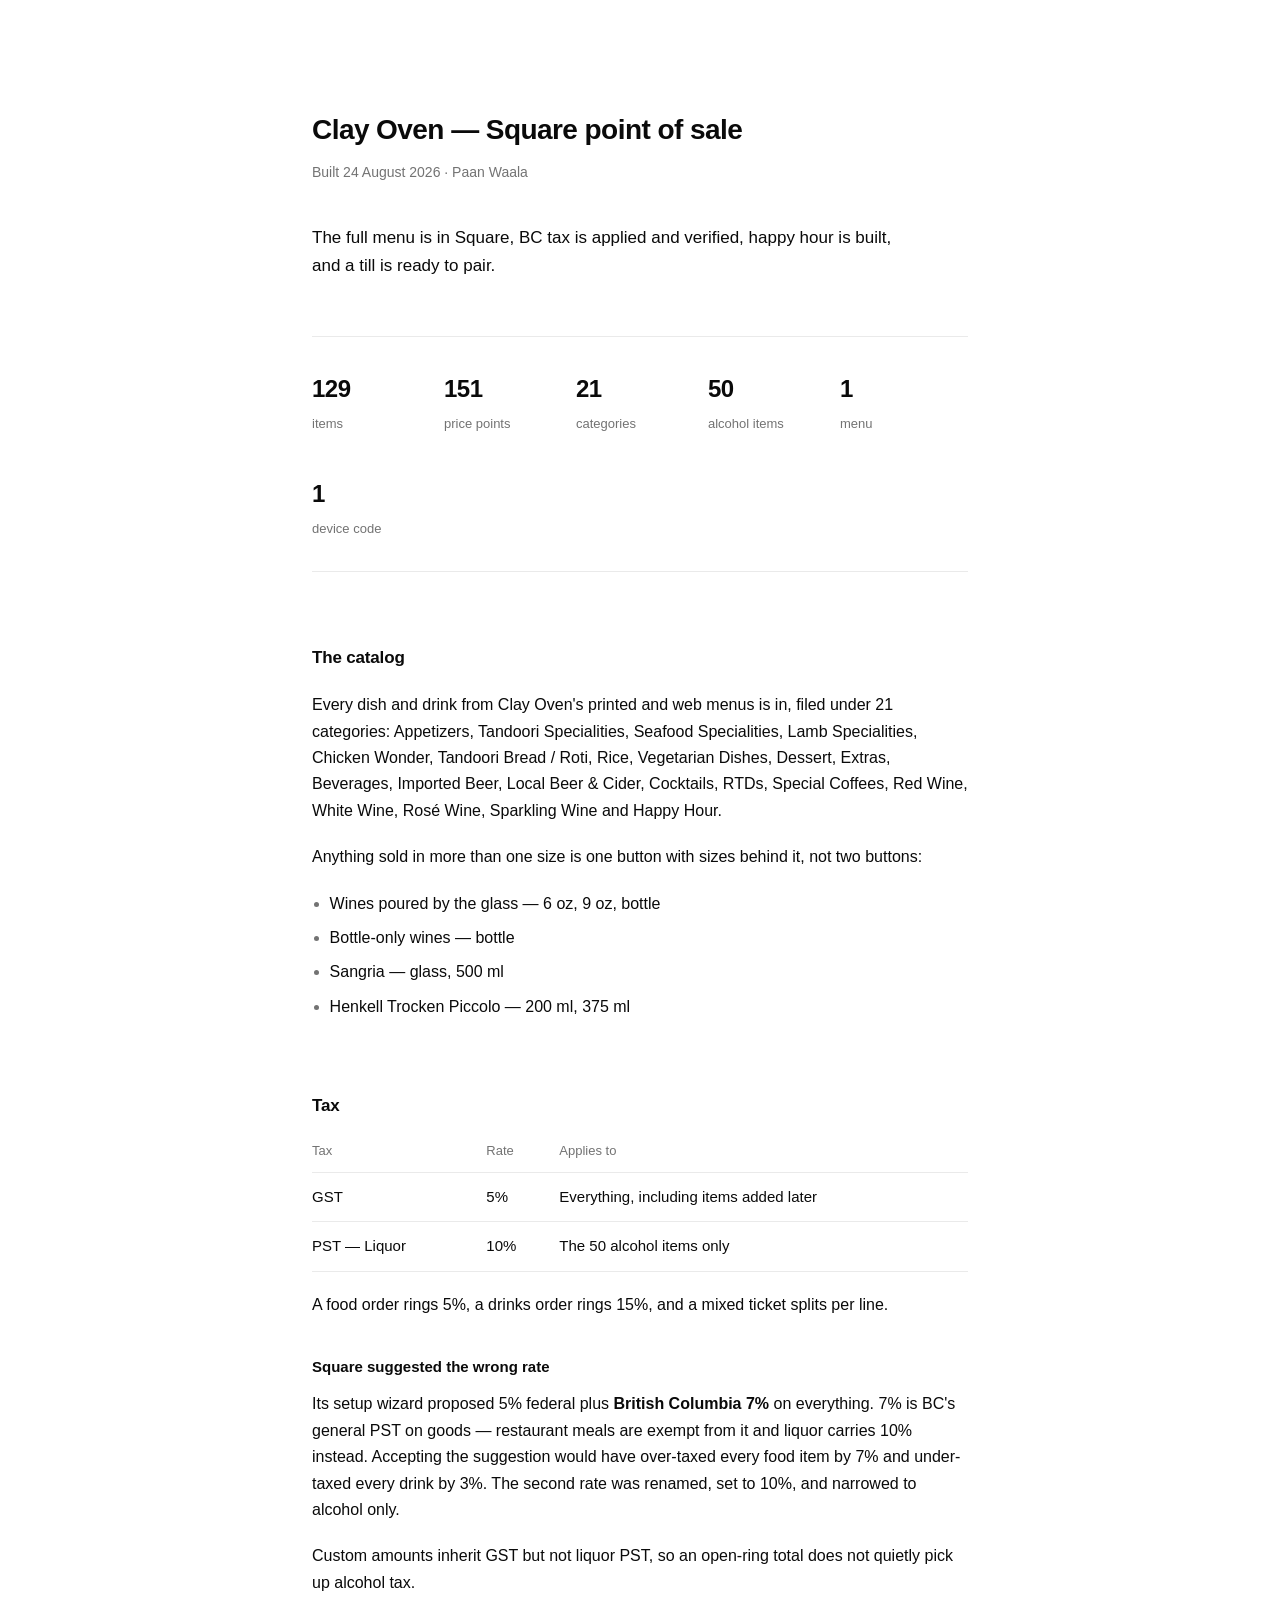
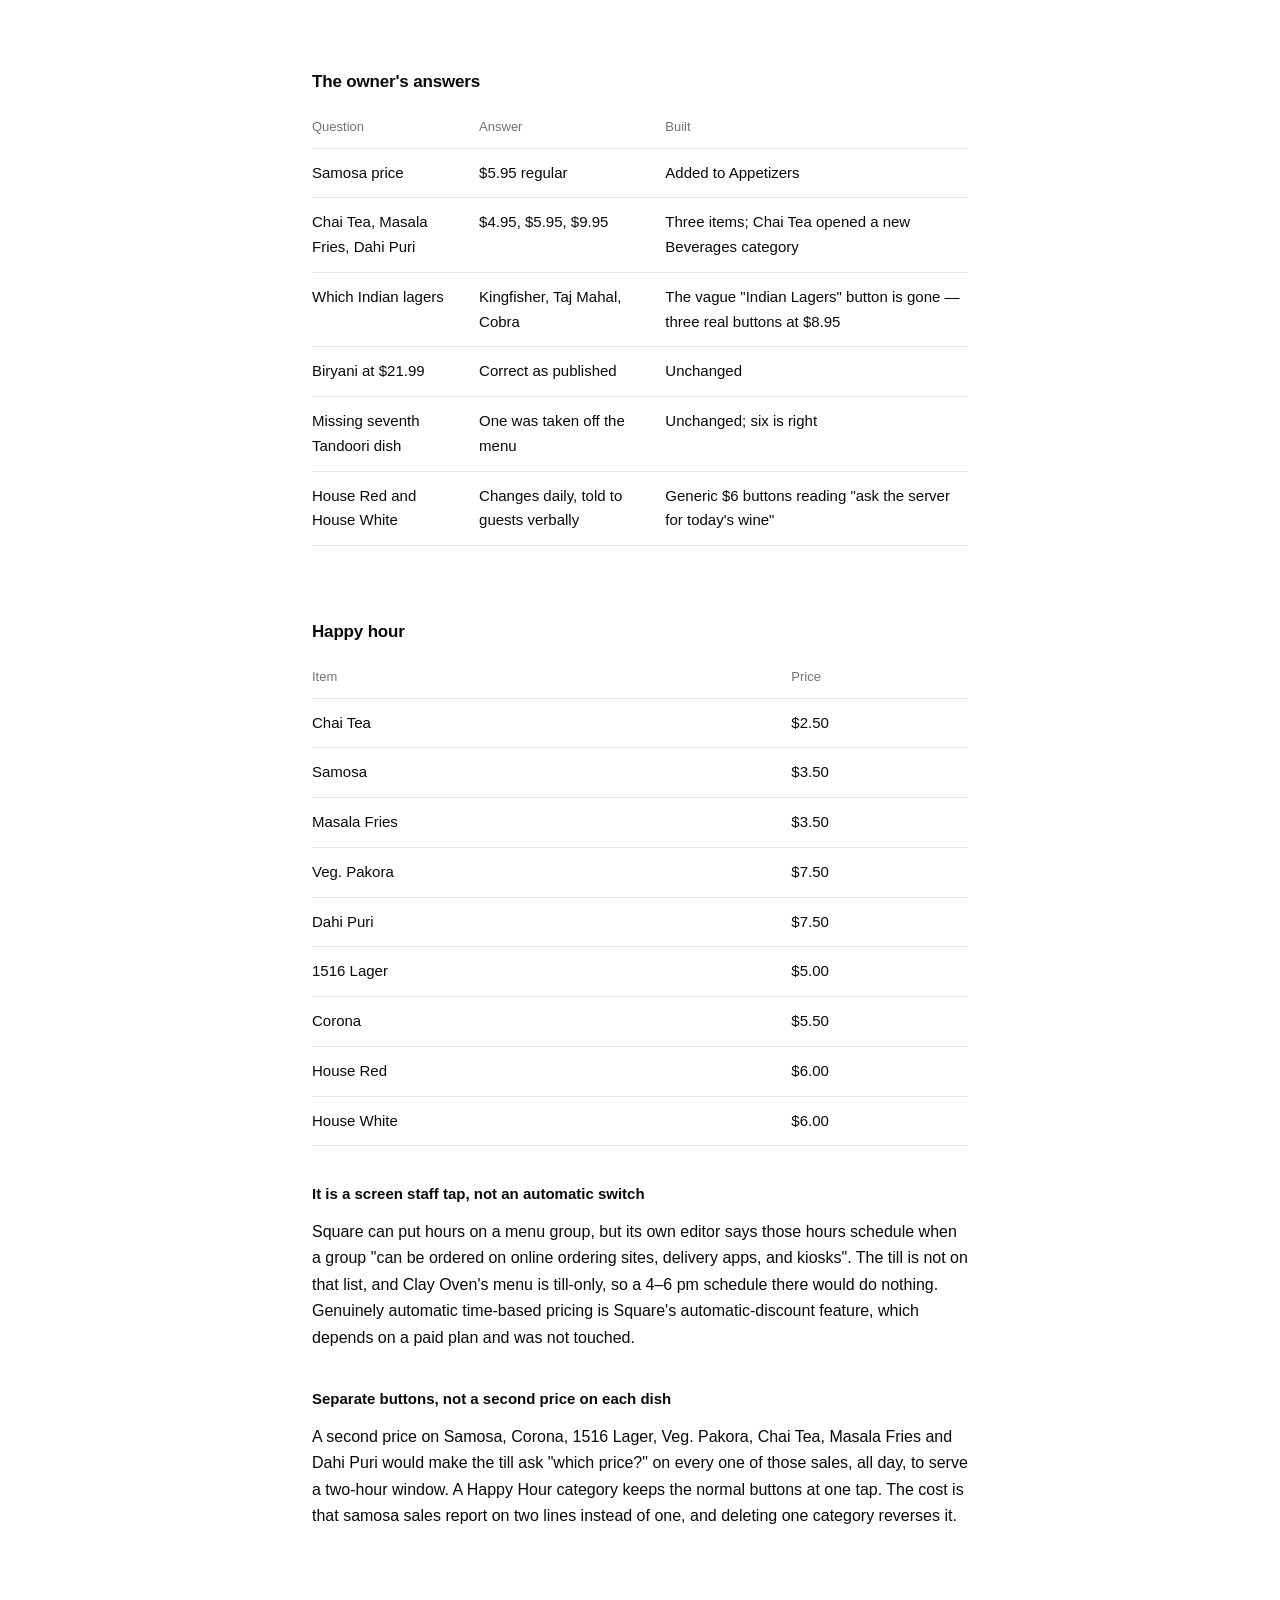
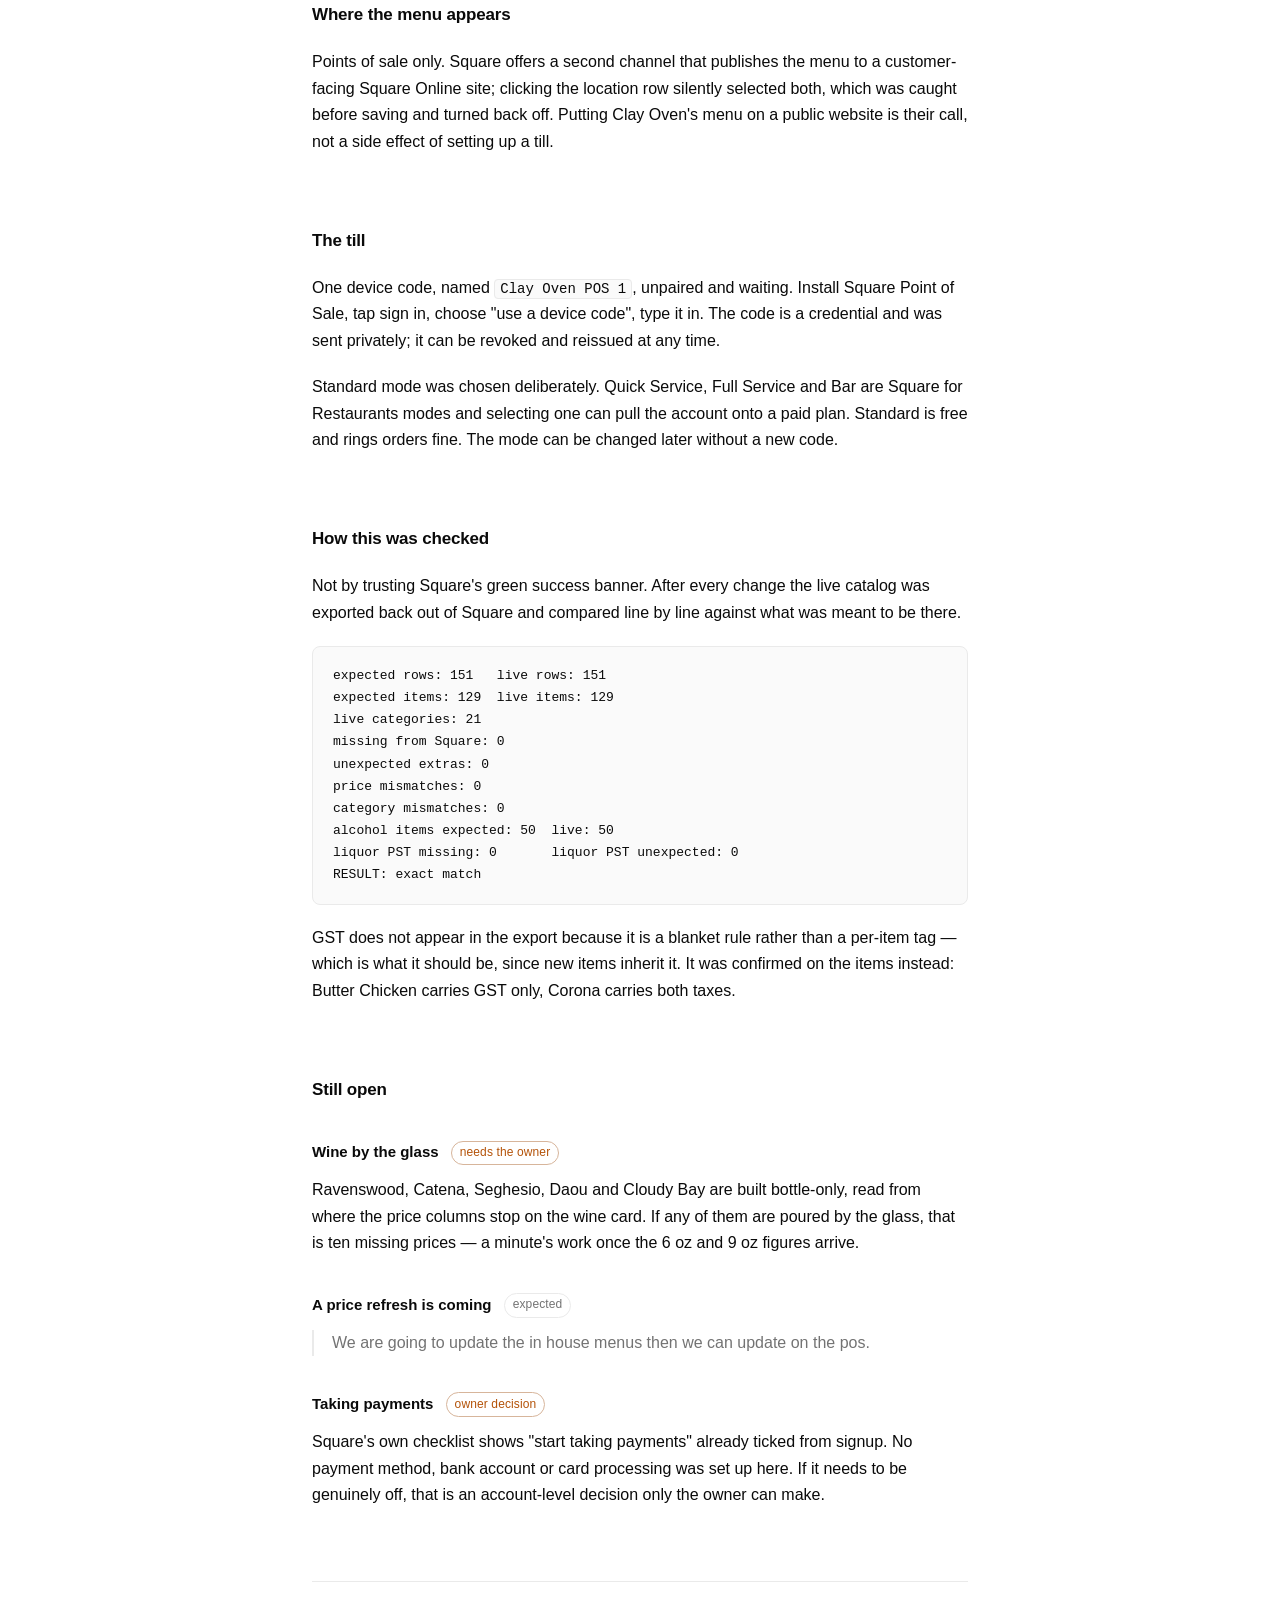
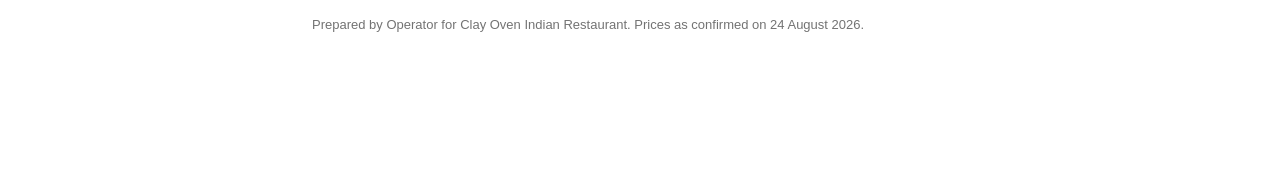
==== index.html @ 37c25a66 "Clay Oven Square setup report" ====
<!doctype html>
<html lang="en">
<head>
<meta charset="utf-8">
<meta name="viewport" content="width=device-width, initial-scale=1">
<meta name="robots" content="noindex, nofollow">
<title>Clay Oven — Square setup</title>
<style>
  :root {
    --bg: #ffffff;
    --fg: #0a0a0a;
    --muted: #737373;
    --line: #eaeaea;
    --soft: #fafafa;
    --accent: #b45309;
    --ok: #15803d;
  }
  @media (prefers-color-scheme: dark) {
    :root {
      --bg: #0a0a0a;
      --fg: #ededed;
      --muted: #8f8f8f;
      --line: #1f1f1f;
      --soft: #111111;
      --accent: #f5b567;
      --ok: #4ade80;
    }
  }
  * { box-sizing: border-box; }
  html { -webkit-text-size-adjust: 100%; }
  body {
    margin: 0;
    background: var(--bg);
    color: var(--fg);
    font: 16px/1.65 ui-sans-serif, -apple-system, "Segoe UI", Roboto, Helvetica, Arial, sans-serif;
    font-feature-settings: "kern";
    -webkit-font-smoothing: antialiased;
  }
  main {
    max-width: 44rem;
    margin: 0 auto;
    padding: 7rem 1.5rem 9rem;
  }
  h1 {
    font-size: 1.75rem;
    line-height: 1.25;
    letter-spacing: -0.02em;
    font-weight: 600;
    margin: 0;
  }
  h2 {
    font-size: 1.0625rem;
    letter-spacing: -0.01em;
    font-weight: 600;
    margin: 4.5rem 0 1.25rem;
  }
  h3 {
    font-size: 0.9375rem;
    font-weight: 600;
    margin: 2.25rem 0 0.75rem;
  }
  p { margin: 0 0 1.25rem; }
  a { color: inherit; text-decoration: none; border-bottom: 1px solid var(--line); }
  a:hover { border-color: var(--muted); }
  .meta {
    color: var(--muted);
    font-size: 0.875rem;
    margin: 0.875rem 0 0;
  }
  .lede {
    font-size: 1.0625rem;
    margin: 2.5rem 0 0;
    max-width: 38rem;
  }
  .figures {
    display: flex;
    flex-wrap: wrap;
    gap: 2.5rem 3.25rem;
    margin: 3.5rem 0 0;
    padding: 2rem 0;
    border-top: 1px solid var(--line);
    border-bottom: 1px solid var(--line);
  }
  .figures div { min-width: 5rem; }
  .figures b {
    display: block;
    font-size: 1.5rem;
    font-weight: 600;
    letter-spacing: -0.02em;
    font-variant-numeric: tabular-nums;
  }
  .figures span {
    display: block;
    color: var(--muted);
    font-size: 0.8125rem;
    margin-top: 0.25rem;
  }
  table {
    width: 100%;
    border-collapse: collapse;
    font-size: 0.9375rem;
    margin: 0 0 1.25rem;
  }
  th {
    text-align: left;
    font-weight: 500;
    color: var(--muted);
    font-size: 0.8125rem;
    padding: 0 1rem 0.625rem 0;
    border-bottom: 1px solid var(--line);
  }
  td {
    padding: 0.75rem 1rem 0.75rem 0;
    border-bottom: 1px solid var(--line);
    vertical-align: top;
  }
  th:last-child, td:last-child { padding-right: 0; }
  td.num {
    font-variant-numeric: tabular-nums;
    white-space: nowrap;
  }
  ul { margin: 0 0 1.25rem; padding-left: 1.1rem; }
  li { margin-bottom: 0.5rem; }
  li::marker { color: var(--muted); }
  code {
    font-family: ui-monospace, SFMono-Regular, Menlo, Consolas, monospace;
    font-size: 0.875em;
    background: var(--soft);
    border: 1px solid var(--line);
    border-radius: 4px;
    padding: 0.1em 0.35em;
  }
  pre {
    background: var(--soft);
    border: 1px solid var(--line);
    border-radius: 8px;
    padding: 1.125rem 1.25rem;
    overflow-x: auto;
    font-family: ui-monospace, SFMono-Regular, Menlo, Consolas, monospace;
    font-size: 0.8125rem;
    line-height: 1.7;
    margin: 0 0 1.25rem;
  }
  pre code { background: none; border: 0; padding: 0; font-size: inherit; }
  blockquote {
    margin: 0 0 1.25rem;
    padding-left: 1.125rem;
    border-left: 2px solid var(--line);
    color: var(--muted);
  }
  .tag {
    display: inline-block;
    font-size: 0.75rem;
    letter-spacing: 0.01em;
    padding: 0.1rem 0.5rem;
    border-radius: 999px;
    border: 1px solid var(--line);
    color: var(--muted);
    vertical-align: 0.1em;
    margin-left: 0.5rem;
    font-weight: 500;
  }
  .tag.open { color: var(--accent); border-color: color-mix(in srgb, var(--accent) 35%, var(--line)); }
  .tag.done { color: var(--ok); border-color: color-mix(in srgb, var(--ok) 30%, var(--line)); }
  hr {
    border: 0;
    border-top: 1px solid var(--line);
    margin: 4.5rem 0 0;
  }
  footer {
    color: var(--muted);
    font-size: 0.8125rem;
    margin-top: 2rem;
  }
  @media (max-width: 640px) {
    main { padding: 4rem 1.25rem 6rem; }
    .figures { gap: 1.75rem 2.5rem; }
  }
</style>
</head>
<body>
<main>

  <h1>Clay Oven — Square point of sale</h1>
  <p class="meta">Built 24 August 2026 · Paan Waala</p>

  <p class="lede">The full menu is in Square, BC tax is applied and verified, happy hour is built, and a till is ready to pair.</p>

  <div class="figures">
    <div><b>129</b><span>items</span></div>
    <div><b>151</b><span>price points</span></div>
    <div><b>21</b><span>categories</span></div>
    <div><b>50</b><span>alcohol items</span></div>
    <div><b>1</b><span>menu</span></div>
    <div><b>1</b><span>device code</span></div>
  </div>

  <h2>The catalog</h2>

  <p>Every dish and drink from Clay Oven's printed and web menus is in, filed under 21 categories: Appetizers, Tandoori Specialities, Seafood Specialities, Lamb Specialities, Chicken Wonder, Tandoori Bread / Roti, Rice, Vegetarian Dishes, Dessert, Extras, Beverages, Imported Beer, Local Beer &amp; Cider, Cocktails, RTDs, Special Coffees, Red Wine, White Wine, Rosé Wine, Sparkling Wine and Happy Hour.</p>

  <p>Anything sold in more than one size is one button with sizes behind it, not two buttons:</p>

  <ul>
    <li>Wines poured by the glass — 6&nbsp;oz, 9&nbsp;oz, bottle</li>
    <li>Bottle-only wines — bottle</li>
    <li>Sangria — glass, 500&nbsp;ml</li>
    <li>Henkell Trocken Piccolo — 200&nbsp;ml, 375&nbsp;ml</li>
  </ul>

  <h2>Tax</h2>

  <table>
    <thead><tr><th>Tax</th><th>Rate</th><th>Applies to</th></tr></thead>
    <tbody>
      <tr><td>GST</td><td class="num">5%</td><td>Everything, including items added later</td></tr>
      <tr><td>PST — Liquor</td><td class="num">10%</td><td>The 50 alcohol items only</td></tr>
    </tbody>
  </table>

  <p>A food order rings 5%, a drinks order rings 15%, and a mixed ticket splits per line.</p>

  <h3>Square suggested the wrong rate</h3>

  <p>Its setup wizard proposed 5% federal plus <b>British Columbia 7%</b> on everything. 7% is BC's general PST on goods — restaurant meals are exempt from it and liquor carries 10% instead. Accepting the suggestion would have over-taxed every food item by 7% and under-taxed every drink by 3%. The second rate was renamed, set to 10%, and narrowed to alcohol only.</p>

  <p>Custom amounts inherit GST but not liquor PST, so an open-ring total does not quietly pick up alcohol tax.</p>

  <h2>The owner's answers</h2>

  <table>
    <thead><tr><th>Question</th><th>Answer</th><th>Built</th></tr></thead>
    <tbody>
      <tr><td>Samosa price</td><td>$5.95 regular</td><td>Added to Appetizers</td></tr>
      <tr><td>Chai Tea, Masala Fries, Dahi Puri</td><td>$4.95, $5.95, $9.95</td><td>Three items; Chai Tea opened a new Beverages category</td></tr>
      <tr><td>Which Indian lagers</td><td>Kingfisher, Taj Mahal, Cobra</td><td>The vague "Indian Lagers" button is gone — three real buttons at $8.95</td></tr>
      <tr><td>Biryani at $21.99</td><td>Correct as published</td><td>Unchanged</td></tr>
      <tr><td>Missing seventh Tandoori dish</td><td>One was taken off the menu</td><td>Unchanged; six is right</td></tr>
      <tr><td>House Red and House White</td><td>Changes daily, told to guests verbally</td><td>Generic $6 buttons reading "ask the server for today's wine"</td></tr>
    </tbody>
  </table>

  <h2>Happy hour</h2>

  <table>
    <thead><tr><th>Item</th><th>Price</th></tr></thead>
    <tbody>
      <tr><td>Chai Tea</td><td class="num">$2.50</td></tr>
      <tr><td>Samosa</td><td class="num">$3.50</td></tr>
      <tr><td>Masala Fries</td><td class="num">$3.50</td></tr>
      <tr><td>Veg. Pakora</td><td class="num">$7.50</td></tr>
      <tr><td>Dahi Puri</td><td class="num">$7.50</td></tr>
      <tr><td>1516 Lager</td><td class="num">$5.00</td></tr>
      <tr><td>Corona</td><td class="num">$5.50</td></tr>
      <tr><td>House Red</td><td class="num">$6.00</td></tr>
      <tr><td>House White</td><td class="num">$6.00</td></tr>
    </tbody>
  </table>

  <h3>It is a screen staff tap, not an automatic switch</h3>

  <p>Square can put hours on a menu group, but its own editor says those hours schedule when a group "can be ordered on online ordering sites, delivery apps, and kiosks". The till is not on that list, and Clay Oven's menu is till-only, so a 4–6&nbsp;pm schedule there would do nothing. Genuinely automatic time-based pricing is Square's automatic-discount feature, which depends on a paid plan and was not touched.</p>

  <h3>Separate buttons, not a second price on each dish</h3>

  <p>A second price on Samosa, Corona, 1516 Lager, Veg. Pakora, Chai Tea, Masala Fries and Dahi Puri would make the till ask "which price?" on every one of those sales, all day, to serve a two-hour window. A Happy Hour category keeps the normal buttons at one tap. The cost is that samosa sales report on two lines instead of one, and deleting one category reverses it.</p>

  <h2>Where the menu appears</h2>

  <p>Points of sale only. Square offers a second channel that publishes the menu to a customer-facing Square Online site; clicking the location row silently selected both, which was caught before saving and turned back off. Putting Clay Oven's menu on a public website is their call, not a side effect of setting up a till.</p>

  <h2>The till</h2>

  <p>One device code, named <code>Clay Oven POS 1</code>, unpaired and waiting. Install Square Point of Sale, tap sign in, choose "use a device code", type it in. The code is a credential and was sent privately; it can be revoked and reissued at any time.</p>

  <p>Standard mode was chosen deliberately. Quick Service, Full Service and Bar are Square for Restaurants modes and selecting one can pull the account onto a paid plan. Standard is free and rings orders fine. The mode can be changed later without a new code.</p>

  <h2>How this was checked</h2>

  <p>Not by trusting Square's green success banner. After every change the live catalog was exported back out of Square and compared line by line against what was meant to be there.</p>

<pre><code>expected rows: 151   live rows: 151
expected items: 129  live items: 129
live categories: 21
missing from Square: 0
unexpected extras: 0
price mismatches: 0
category mismatches: 0
alcohol items expected: 50  live: 50
liquor PST missing: 0       liquor PST unexpected: 0
RESULT: exact match</code></pre>

  <p>GST does not appear in the export because it is a blanket rule rather than a per-item tag — which is what it should be, since new items inherit it. It was confirmed on the items instead: Butter Chicken carries GST only, Corona carries both taxes.</p>

  <h2>Still open</h2>

  <h3>Wine by the glass <span class="tag open">needs the owner</span></h3>

  <p>Ravenswood, Catena, Seghesio, Daou and Cloudy Bay are built bottle-only, read from where the price columns stop on the wine card. If any of them are poured by the glass, that is ten missing prices — a minute's work once the 6&nbsp;oz and 9&nbsp;oz figures arrive.</p>

  <h3>A price refresh is coming <span class="tag">expected</span></h3>

  <blockquote>We are going to update the in house menus then we can update on the pos.</blockquote>

  <h3>Taking payments <span class="tag open">owner decision</span></h3>

  <p>Square's own checklist shows "start taking payments" already ticked from signup. No payment method, bank account or card processing was set up here. If it needs to be genuinely off, that is an account-level decision only the owner can make.</p>

  <hr>
  <footer>Prepared by Operator for Clay Oven Indian Restaurant. Prices as confirmed on 24 August 2026.</footer>

</main>
</body>
</html>
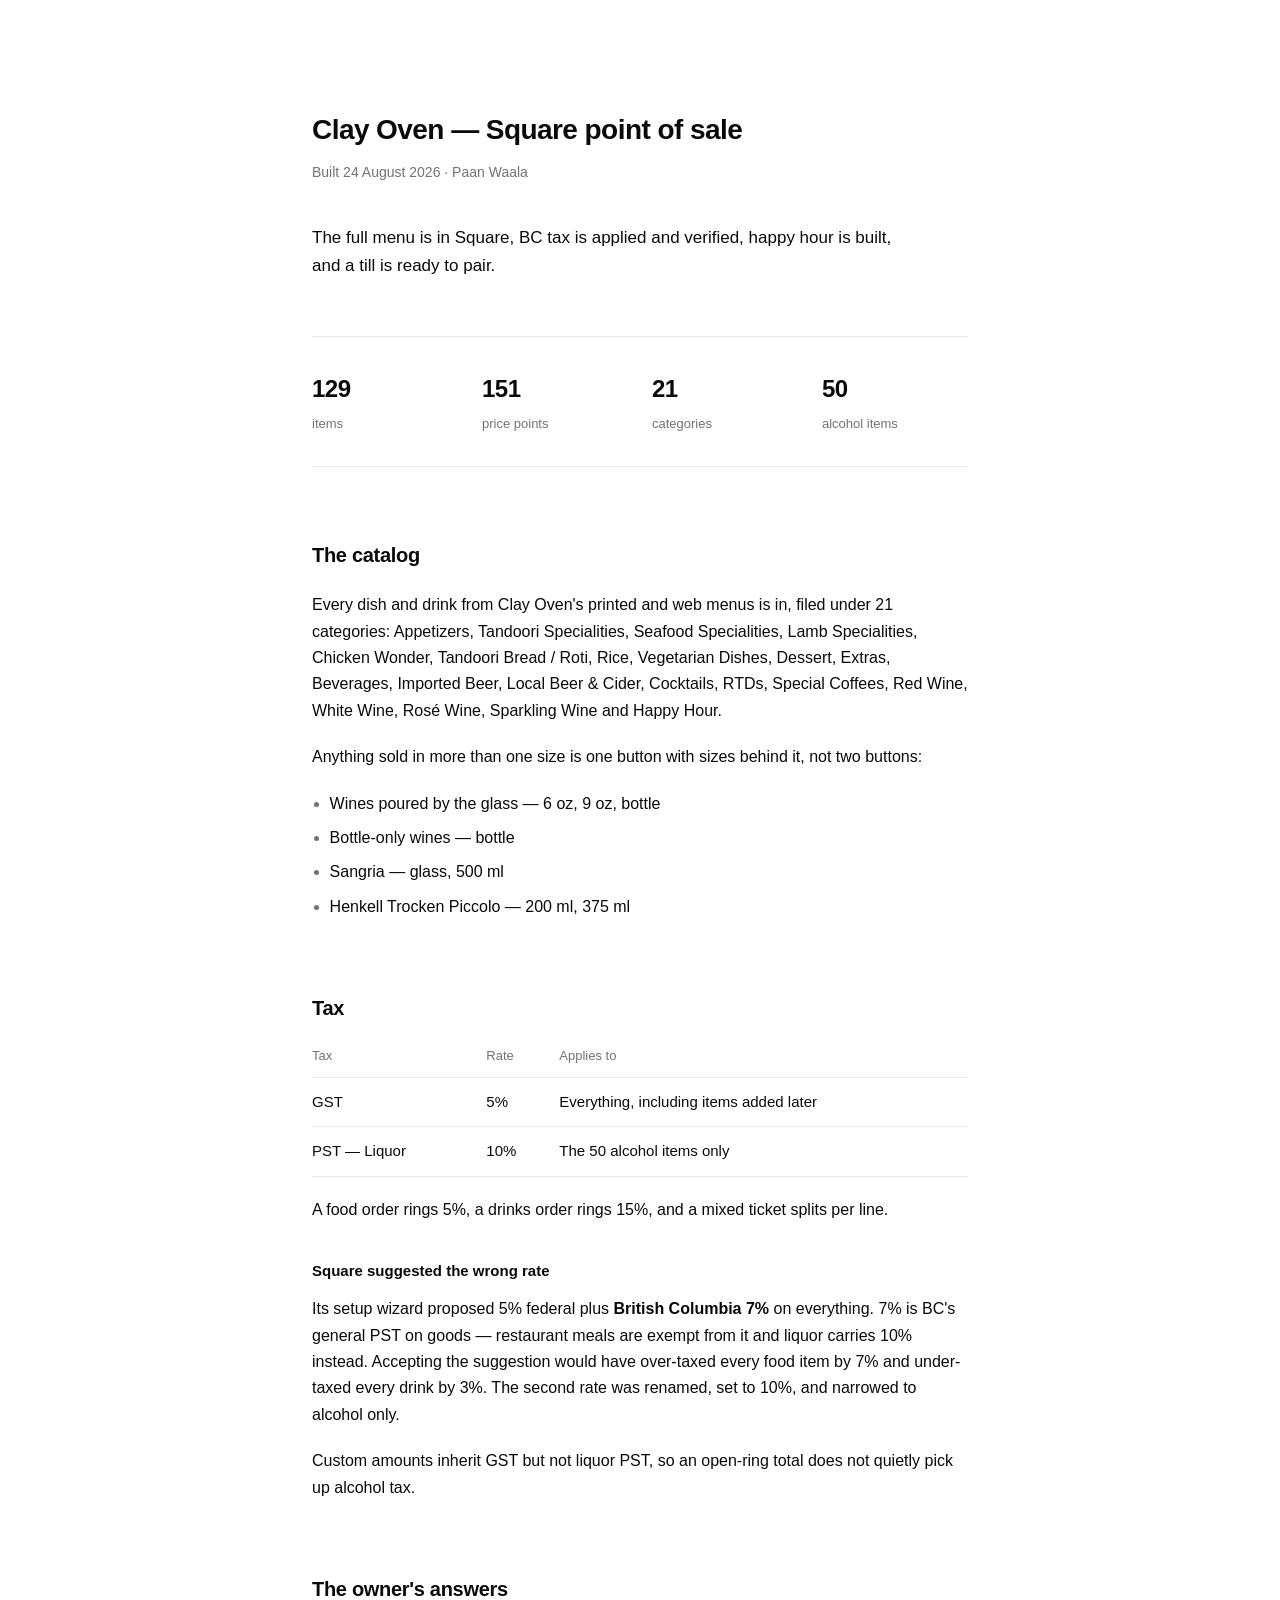
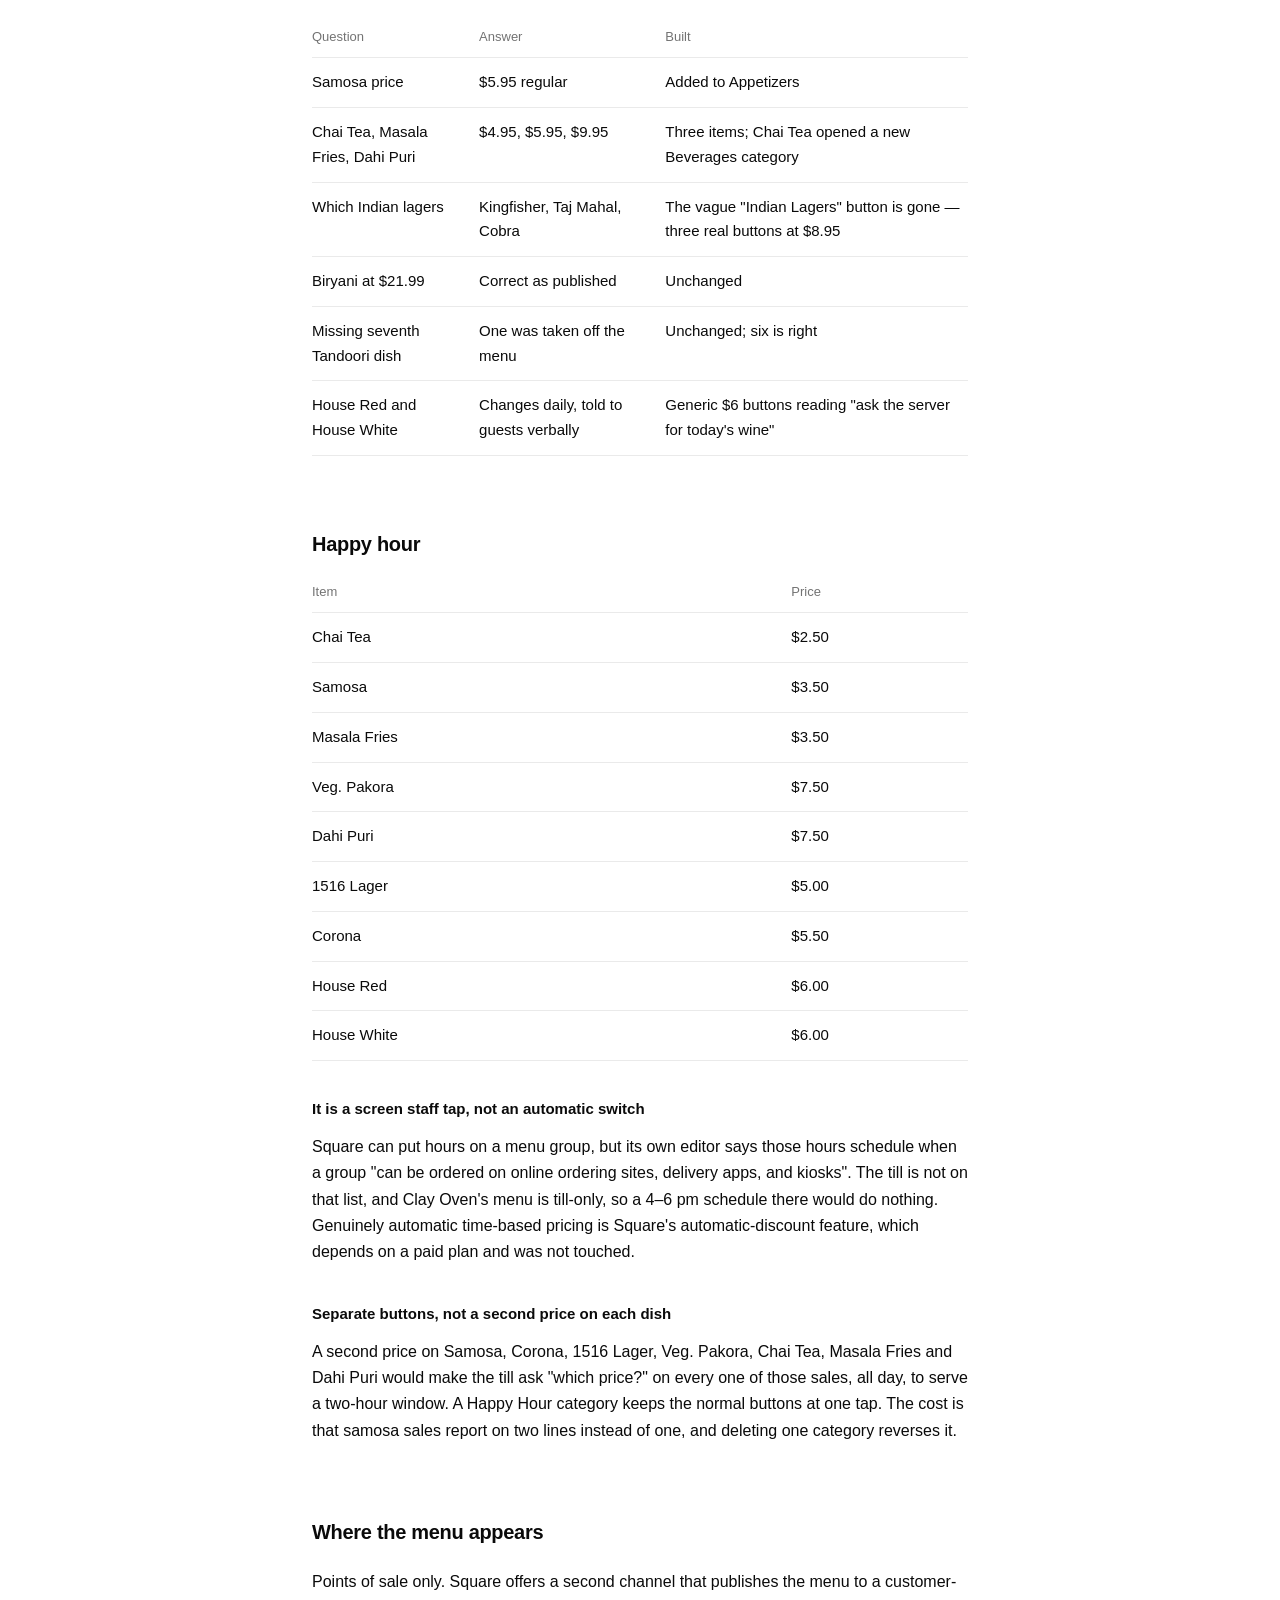
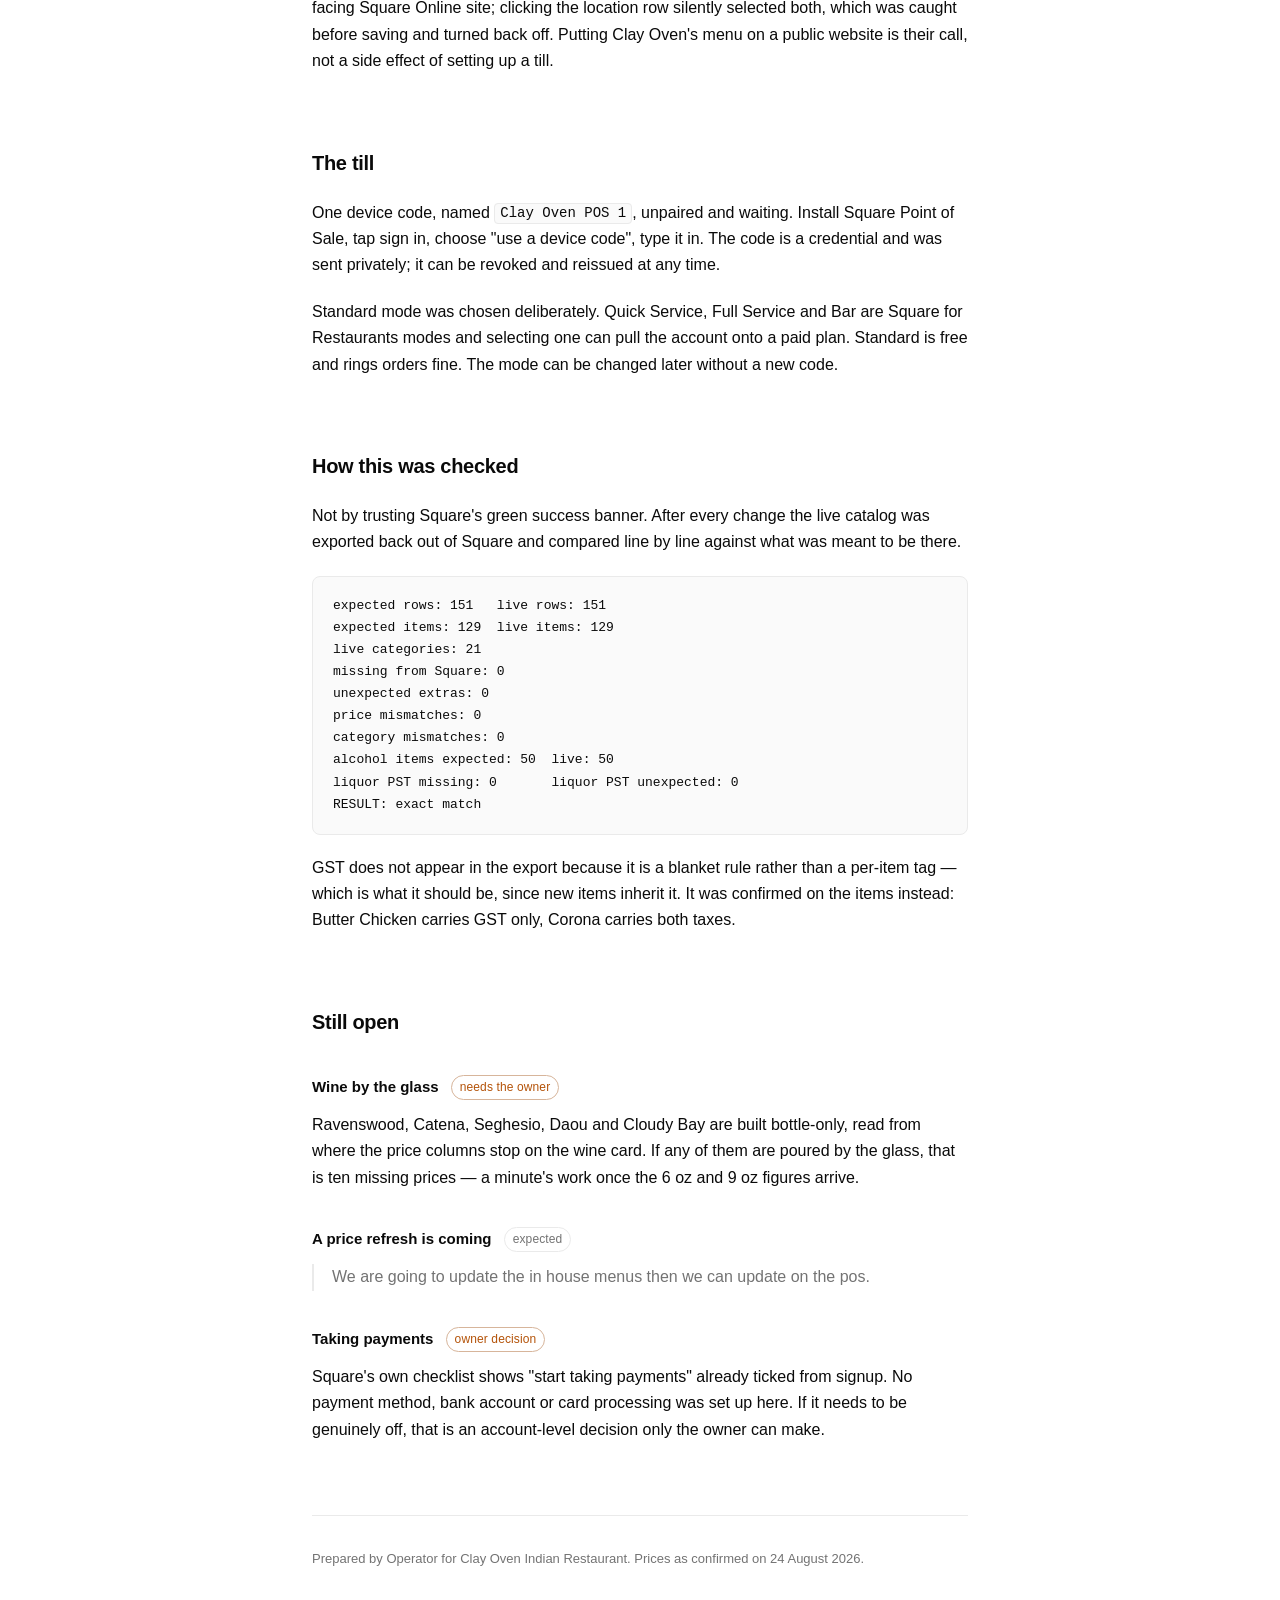
==== commit e64292fa: "Tighten figures row and heading scale" ====
--- a/index.html
+++ b/index.html
@@ -49,8 +49,8 @@
     margin: 0;
   }
   h2 {
-    font-size: 1.0625rem;
-    letter-spacing: -0.01em;
+    font-size: 1.25rem;
+    letter-spacing: -0.015em;
     font-weight: 600;
     margin: 4.5rem 0 1.25rem;
   }
@@ -73,15 +73,14 @@
     max-width: 38rem;
   }
   .figures {
-    display: flex;
-    flex-wrap: wrap;
-    gap: 2.5rem 3.25rem;
+    display: grid;
+    grid-template-columns: repeat(4, minmax(0, 1fr));
+    gap: 2rem 1.5rem;
     margin: 3.5rem 0 0;
     padding: 2rem 0;
     border-top: 1px solid var(--line);
     border-bottom: 1px solid var(--line);
   }
-  .figures div { min-width: 5rem; }
   .figures b {
     display: block;
     font-size: 1.5rem;
@@ -174,7 +173,7 @@
   }
   @media (max-width: 640px) {
     main { padding: 4rem 1.25rem 6rem; }
-    .figures { gap: 1.75rem 2.5rem; }
+    .figures { grid-template-columns: repeat(2, minmax(0, 1fr)); gap: 1.75rem 1.5rem; }
   }
 </style>
 </head>
@@ -191,8 +190,6 @@
     <div><b>151</b><span>price points</span></div>
     <div><b>21</b><span>categories</span></div>
     <div><b>50</b><span>alcohol items</span></div>
-    <div><b>1</b><span>menu</span></div>
-    <div><b>1</b><span>device code</span></div>
   </div>
 
   <h2>The catalog</h2>
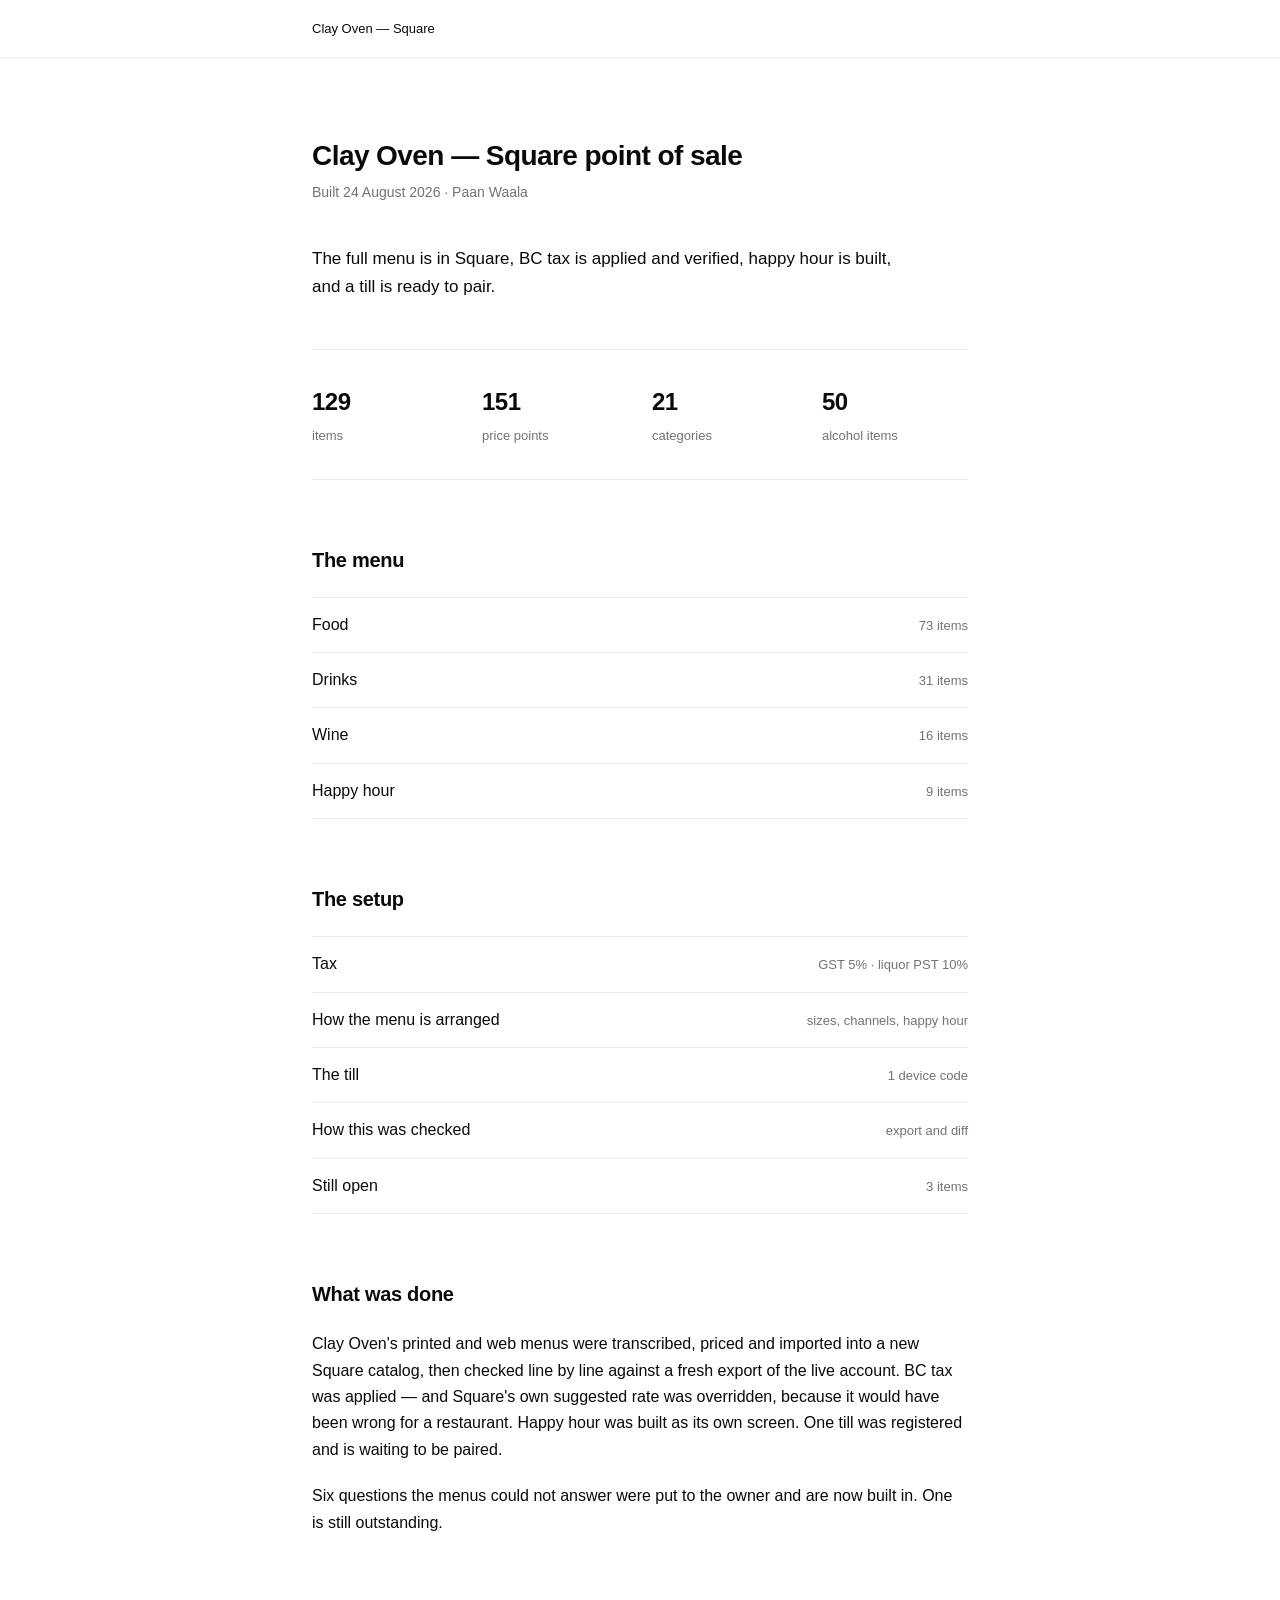
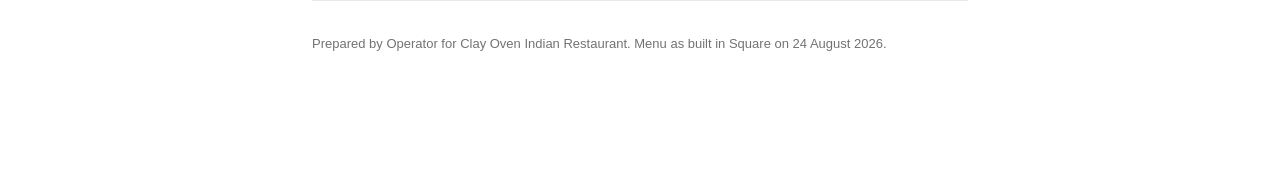
==== commit 003ad1fe: "Split into nested pages, add the full menu, light mode only" ====
--- a/index.html
+++ b/index.html
@@ -4,185 +4,16 @@
 <meta charset="utf-8">
 <meta name="viewport" content="width=device-width, initial-scale=1">
 <meta name="robots" content="noindex, nofollow">
-<title>Clay Oven — Square setup</title>
-<style>
-  :root {
-    --bg: #ffffff;
-    --fg: #0a0a0a;
-    --muted: #737373;
-    --line: #eaeaea;
-    --soft: #fafafa;
-    --accent: #b45309;
-    --ok: #15803d;
-  }
-  @media (prefers-color-scheme: dark) {
-    :root {
-      --bg: #0a0a0a;
-      --fg: #ededed;
-      --muted: #8f8f8f;
-      --line: #1f1f1f;
-      --soft: #111111;
-      --accent: #f5b567;
-      --ok: #4ade80;
-    }
-  }
-  * { box-sizing: border-box; }
-  html { -webkit-text-size-adjust: 100%; }
-  body {
-    margin: 0;
-    background: var(--bg);
-    color: var(--fg);
-    font: 16px/1.65 ui-sans-serif, -apple-system, "Segoe UI", Roboto, Helvetica, Arial, sans-serif;
-    font-feature-settings: "kern";
-    -webkit-font-smoothing: antialiased;
-  }
-  main {
-    max-width: 44rem;
-    margin: 0 auto;
-    padding: 7rem 1.5rem 9rem;
-  }
-  h1 {
-    font-size: 1.75rem;
-    line-height: 1.25;
-    letter-spacing: -0.02em;
-    font-weight: 600;
-    margin: 0;
-  }
-  h2 {
-    font-size: 1.25rem;
-    letter-spacing: -0.015em;
-    font-weight: 600;
-    margin: 4.5rem 0 1.25rem;
-  }
-  h3 {
-    font-size: 0.9375rem;
-    font-weight: 600;
-    margin: 2.25rem 0 0.75rem;
-  }
-  p { margin: 0 0 1.25rem; }
-  a { color: inherit; text-decoration: none; border-bottom: 1px solid var(--line); }
-  a:hover { border-color: var(--muted); }
-  .meta {
-    color: var(--muted);
-    font-size: 0.875rem;
-    margin: 0.875rem 0 0;
-  }
-  .lede {
-    font-size: 1.0625rem;
-    margin: 2.5rem 0 0;
-    max-width: 38rem;
-  }
-  .figures {
-    display: grid;
-    grid-template-columns: repeat(4, minmax(0, 1fr));
-    gap: 2rem 1.5rem;
-    margin: 3.5rem 0 0;
-    padding: 2rem 0;
-    border-top: 1px solid var(--line);
-    border-bottom: 1px solid var(--line);
-  }
-  .figures b {
-    display: block;
-    font-size: 1.5rem;
-    font-weight: 600;
-    letter-spacing: -0.02em;
-    font-variant-numeric: tabular-nums;
-  }
-  .figures span {
-    display: block;
-    color: var(--muted);
-    font-size: 0.8125rem;
-    margin-top: 0.25rem;
-  }
-  table {
-    width: 100%;
-    border-collapse: collapse;
-    font-size: 0.9375rem;
-    margin: 0 0 1.25rem;
-  }
-  th {
-    text-align: left;
-    font-weight: 500;
-    color: var(--muted);
-    font-size: 0.8125rem;
-    padding: 0 1rem 0.625rem 0;
-    border-bottom: 1px solid var(--line);
-  }
-  td {
-    padding: 0.75rem 1rem 0.75rem 0;
-    border-bottom: 1px solid var(--line);
-    vertical-align: top;
-  }
-  th:last-child, td:last-child { padding-right: 0; }
-  td.num {
-    font-variant-numeric: tabular-nums;
-    white-space: nowrap;
-  }
-  ul { margin: 0 0 1.25rem; padding-left: 1.1rem; }
-  li { margin-bottom: 0.5rem; }
-  li::marker { color: var(--muted); }
-  code {
-    font-family: ui-monospace, SFMono-Regular, Menlo, Consolas, monospace;
-    font-size: 0.875em;
-    background: var(--soft);
-    border: 1px solid var(--line);
-    border-radius: 4px;
-    padding: 0.1em 0.35em;
-  }
-  pre {
-    background: var(--soft);
-    border: 1px solid var(--line);
-    border-radius: 8px;
-    padding: 1.125rem 1.25rem;
-    overflow-x: auto;
-    font-family: ui-monospace, SFMono-Regular, Menlo, Consolas, monospace;
-    font-size: 0.8125rem;
-    line-height: 1.7;
-    margin: 0 0 1.25rem;
-  }
-  pre code { background: none; border: 0; padding: 0; font-size: inherit; }
-  blockquote {
-    margin: 0 0 1.25rem;
-    padding-left: 1.125rem;
-    border-left: 2px solid var(--line);
-    color: var(--muted);
-  }
-  .tag {
-    display: inline-block;
-    font-size: 0.75rem;
-    letter-spacing: 0.01em;
-    padding: 0.1rem 0.5rem;
-    border-radius: 999px;
-    border: 1px solid var(--line);
-    color: var(--muted);
-    vertical-align: 0.1em;
-    margin-left: 0.5rem;
-    font-weight: 500;
-  }
-  .tag.open { color: var(--accent); border-color: color-mix(in srgb, var(--accent) 35%, var(--line)); }
-  .tag.done { color: var(--ok); border-color: color-mix(in srgb, var(--ok) 30%, var(--line)); }
-  hr {
-    border: 0;
-    border-top: 1px solid var(--line);
-    margin: 4.5rem 0 0;
-  }
-  footer {
-    color: var(--muted);
-    font-size: 0.8125rem;
-    margin-top: 2rem;
-  }
-  @media (max-width: 640px) {
-    main { padding: 4rem 1.25rem 6rem; }
-    .figures { grid-template-columns: repeat(2, minmax(0, 1fr)); gap: 1.75rem 1.5rem; }
-  }
-</style>
+<title>Clay Oven — Square point of sale</title>
+<link rel="stylesheet" href="style.css">
 </head>
 <body>
+<header>
+  <nav><span class="here">Clay Oven — Square</span></nav>
+</header>
 <main>
-
   <h1>Clay Oven — Square point of sale</h1>
   <p class="meta">Built 24 August 2026 · Paan Waala</p>
-
   <p class="lede">The full menu is in Square, BC tax is applied and verified, happy hour is built, and a till is ready to pair.</p>
 
   <div class="figures">
@@ -192,120 +23,30 @@
     <div><b>50</b><span>alcohol items</span></div>
   </div>
 
-  <h2>The catalog</h2>
-
-  <p>Every dish and drink from Clay Oven's printed and web menus is in, filed under 21 categories: Appetizers, Tandoori Specialities, Seafood Specialities, Lamb Specialities, Chicken Wonder, Tandoori Bread / Roti, Rice, Vegetarian Dishes, Dessert, Extras, Beverages, Imported Beer, Local Beer &amp; Cider, Cocktails, RTDs, Special Coffees, Red Wine, White Wine, Rosé Wine, Sparkling Wine and Happy Hour.</p>
-
-  <p>Anything sold in more than one size is one button with sizes behind it, not two buttons:</p>
-
-  <ul>
-    <li>Wines poured by the glass — 6&nbsp;oz, 9&nbsp;oz, bottle</li>
-    <li>Bottle-only wines — bottle</li>
-    <li>Sangria — glass, 500&nbsp;ml</li>
-    <li>Henkell Trocken Piccolo — 200&nbsp;ml, 375&nbsp;ml</li>
+  <h2>The menu</h2>
+  <ul class="index">
+    <li><a href="menu/food/">Food</a><span>73 items</span></li>
+    <li><a href="menu/drinks/">Drinks</a><span>31 items</span></li>
+    <li><a href="menu/wine/">Wine</a><span>16 items</span></li>
+    <li><a href="menu/happy-hour/">Happy hour</a><span>9 items</span></li>
   </ul>
 
-  <h2>Tax</h2>
+  <h2>The setup</h2>
+  <ul class="index">
+    <li><a href="setup/tax/">Tax</a><span>GST 5% · liquor PST 10%</span></li>
+    <li><a href="setup/menu/">How the menu is arranged</a><span>sizes, channels, happy hour</span></li>
+    <li><a href="setup/till/">The till</a><span>1 device code</span></li>
+    <li><a href="setup/verification/">How this was checked</a><span>export and diff</span></li>
+    <li><a href="open/">Still open</a><span>3 items</span></li>
+  </ul>
 
-  <table>
-    <thead><tr><th>Tax</th><th>Rate</th><th>Applies to</th></tr></thead>
-    <tbody>
-      <tr><td>GST</td><td class="num">5%</td><td>Everything, including items added later</td></tr>
-      <tr><td>PST — Liquor</td><td class="num">10%</td><td>The 50 alcohol items only</td></tr>
-    </tbody>
-  </table>
+  <h2>What was done</h2>
 
-  <p>A food order rings 5%, a drinks order rings 15%, and a mixed ticket splits per line.</p>
+  <p>Clay Oven's printed and web menus were transcribed, priced and imported into a new Square catalog, then checked line by line against a fresh export of the live account. BC tax was applied — and Square's own suggested rate was overridden, because it would have been wrong for a restaurant. Happy hour was built as its own screen. One till was registered and is waiting to be paired.</p>
 
-  <h3>Square suggested the wrong rate</h3>
-
-  <p>Its setup wizard proposed 5% federal plus <b>British Columbia 7%</b> on everything. 7% is BC's general PST on goods — restaurant meals are exempt from it and liquor carries 10% instead. Accepting the suggestion would have over-taxed every food item by 7% and under-taxed every drink by 3%. The second rate was renamed, set to 10%, and narrowed to alcohol only.</p>
-
-  <p>Custom amounts inherit GST but not liquor PST, so an open-ring total does not quietly pick up alcohol tax.</p>
-
-  <h2>The owner's answers</h2>
-
-  <table>
-    <thead><tr><th>Question</th><th>Answer</th><th>Built</th></tr></thead>
-    <tbody>
-      <tr><td>Samosa price</td><td>$5.95 regular</td><td>Added to Appetizers</td></tr>
-      <tr><td>Chai Tea, Masala Fries, Dahi Puri</td><td>$4.95, $5.95, $9.95</td><td>Three items; Chai Tea opened a new Beverages category</td></tr>
-      <tr><td>Which Indian lagers</td><td>Kingfisher, Taj Mahal, Cobra</td><td>The vague "Indian Lagers" button is gone — three real buttons at $8.95</td></tr>
-      <tr><td>Biryani at $21.99</td><td>Correct as published</td><td>Unchanged</td></tr>
-      <tr><td>Missing seventh Tandoori dish</td><td>One was taken off the menu</td><td>Unchanged; six is right</td></tr>
-      <tr><td>House Red and House White</td><td>Changes daily, told to guests verbally</td><td>Generic $6 buttons reading "ask the server for today's wine"</td></tr>
-    </tbody>
-  </table>
-
-  <h2>Happy hour</h2>
-
-  <table>
-    <thead><tr><th>Item</th><th>Price</th></tr></thead>
-    <tbody>
-      <tr><td>Chai Tea</td><td class="num">$2.50</td></tr>
-      <tr><td>Samosa</td><td class="num">$3.50</td></tr>
-      <tr><td>Masala Fries</td><td class="num">$3.50</td></tr>
-      <tr><td>Veg. Pakora</td><td class="num">$7.50</td></tr>
-      <tr><td>Dahi Puri</td><td class="num">$7.50</td></tr>
-      <tr><td>1516 Lager</td><td class="num">$5.00</td></tr>
-      <tr><td>Corona</td><td class="num">$5.50</td></tr>
-      <tr><td>House Red</td><td class="num">$6.00</td></tr>
-      <tr><td>House White</td><td class="num">$6.00</td></tr>
-    </tbody>
-  </table>
-
-  <h3>It is a screen staff tap, not an automatic switch</h3>
-
-  <p>Square can put hours on a menu group, but its own editor says those hours schedule when a group "can be ordered on online ordering sites, delivery apps, and kiosks". The till is not on that list, and Clay Oven's menu is till-only, so a 4–6&nbsp;pm schedule there would do nothing. Genuinely automatic time-based pricing is Square's automatic-discount feature, which depends on a paid plan and was not touched.</p>
-
-  <h3>Separate buttons, not a second price on each dish</h3>
-
-  <p>A second price on Samosa, Corona, 1516 Lager, Veg. Pakora, Chai Tea, Masala Fries and Dahi Puri would make the till ask "which price?" on every one of those sales, all day, to serve a two-hour window. A Happy Hour category keeps the normal buttons at one tap. The cost is that samosa sales report on two lines instead of one, and deleting one category reverses it.</p>
-
-  <h2>Where the menu appears</h2>
-
-  <p>Points of sale only. Square offers a second channel that publishes the menu to a customer-facing Square Online site; clicking the location row silently selected both, which was caught before saving and turned back off. Putting Clay Oven's menu on a public website is their call, not a side effect of setting up a till.</p>
-
-  <h2>The till</h2>
-
-  <p>One device code, named <code>Clay Oven POS 1</code>, unpaired and waiting. Install Square Point of Sale, tap sign in, choose "use a device code", type it in. The code is a credential and was sent privately; it can be revoked and reissued at any time.</p>
-
-  <p>Standard mode was chosen deliberately. Quick Service, Full Service and Bar are Square for Restaurants modes and selecting one can pull the account onto a paid plan. Standard is free and rings orders fine. The mode can be changed later without a new code.</p>
-
-  <h2>How this was checked</h2>
-
-  <p>Not by trusting Square's green success banner. After every change the live catalog was exported back out of Square and compared line by line against what was meant to be there.</p>
-
-<pre><code>expected rows: 151   live rows: 151
-expected items: 129  live items: 129
-live categories: 21
-missing from Square: 0
-unexpected extras: 0
-price mismatches: 0
-category mismatches: 0
-alcohol items expected: 50  live: 50
-liquor PST missing: 0       liquor PST unexpected: 0
-RESULT: exact match</code></pre>
-
-  <p>GST does not appear in the export because it is a blanket rule rather than a per-item tag — which is what it should be, since new items inherit it. It was confirmed on the items instead: Butter Chicken carries GST only, Corona carries both taxes.</p>
-
-  <h2>Still open</h2>
-
-  <h3>Wine by the glass <span class="tag open">needs the owner</span></h3>
-
-  <p>Ravenswood, Catena, Seghesio, Daou and Cloudy Bay are built bottle-only, read from where the price columns stop on the wine card. If any of them are poured by the glass, that is ten missing prices — a minute's work once the 6&nbsp;oz and 9&nbsp;oz figures arrive.</p>
-
-  <h3>A price refresh is coming <span class="tag">expected</span></h3>
-
-  <blockquote>We are going to update the in house menus then we can update on the pos.</blockquote>
-
-  <h3>Taking payments <span class="tag open">owner decision</span></h3>
-
-  <p>Square's own checklist shows "start taking payments" already ticked from signup. No payment method, bank account or card processing was set up here. If it needs to be genuinely off, that is an account-level decision only the owner can make.</p>
-
+  <p>Six questions the menus could not answer were put to the owner and are now built in. One is still outstanding.</p>
   <hr>
-  <footer>Prepared by Operator for Clay Oven Indian Restaurant. Prices as confirmed on 24 August 2026.</footer>
-
+  <footer>Prepared by Operator for Clay Oven Indian Restaurant. Menu as built in Square on 24 August 2026.</footer>
 </main>
 </body>
 </html>
--- a/style.css
+++ b/style.css
@@ -0,0 +1,181 @@
+:root {
+  --bg: #ffffff;
+  --fg: #0a0a0a;
+  --muted: #737373;
+  --faint: #a3a3a3;
+  --line: #eaeaea;
+  --soft: #fafafa;
+  --accent: #b45309;
+}
+* { box-sizing: border-box; }
+html { -webkit-text-size-adjust: 100%; }
+body {
+  margin: 0;
+  background: var(--bg);
+  color: var(--fg);
+  font: 16px/1.65 ui-sans-serif, -apple-system, "Segoe UI", Roboto, Helvetica, Arial, sans-serif;
+  -webkit-font-smoothing: antialiased;
+}
+header {
+  border-bottom: 1px solid var(--line);
+  background: var(--bg);
+}
+header nav {
+  max-width: 44rem;
+  margin: 0 auto;
+  padding: 1.125rem 1.5rem;
+  font-size: 0.8125rem;
+  color: var(--muted);
+}
+header nav a { color: var(--muted); border: 0; }
+header nav a:hover { color: var(--fg); }
+header nav a:last-child { color: var(--fg); }
+header .here { color: var(--fg); }
+main {
+  max-width: 44rem;
+  margin: 0 auto;
+  padding: 5rem 1.5rem 8rem;
+}
+h1 {
+  font-size: 1.75rem;
+  line-height: 1.25;
+  letter-spacing: -0.02em;
+  font-weight: 600;
+  margin: 0 0 2.5rem;
+}
+h2 {
+  font-size: 1.25rem;
+  letter-spacing: -0.015em;
+  font-weight: 600;
+  margin: 4rem 0 1.25rem;
+}
+h1 + .meta { margin: -2rem 0 2.5rem; }
+p { margin: 0 0 1.25rem; }
+a { color: inherit; text-decoration: none; border-bottom: 1px solid var(--line); }
+a:hover { border-color: var(--muted); }
+.meta { color: var(--muted); font-size: 0.875rem; }
+.lede { font-size: 1.0625rem; max-width: 38rem; }
+.sep { color: var(--faint); margin: 0 0.5rem; }
+.figures {
+  display: grid;
+  grid-template-columns: repeat(4, minmax(0, 1fr));
+  gap: 2rem 1.5rem;
+  margin: 3rem 0 0;
+  padding: 2rem 0;
+  border-top: 1px solid var(--line);
+  border-bottom: 1px solid var(--line);
+}
+.figures b {
+  display: block;
+  font-size: 1.5rem;
+  font-weight: 600;
+  letter-spacing: -0.02em;
+  font-variant-numeric: tabular-nums;
+}
+.figures span {
+  display: block;
+  color: var(--muted);
+  font-size: 0.8125rem;
+  margin-top: 0.25rem;
+}
+ul.index {
+  list-style: none;
+  margin: 0 0 1.25rem;
+  padding: 0;
+  border-top: 1px solid var(--line);
+}
+ul.index li {
+  display: flex;
+  justify-content: space-between;
+  align-items: baseline;
+  gap: 1rem;
+  border-bottom: 1px solid var(--line);
+  margin: 0;
+  padding: 0;
+}
+ul.index li a {
+  flex: 1;
+  border: 0;
+  padding: 0.875rem 0;
+  font-weight: 500;
+}
+ul.index li a:hover { color: var(--accent); }
+ul.index li span { color: var(--muted); font-size: 0.8125rem; }
+table {
+  width: 100%;
+  border-collapse: collapse;
+  font-size: 0.9375rem;
+  margin: 0 0 1.25rem;
+}
+th {
+  text-align: left;
+  font-weight: 500;
+  color: var(--muted);
+  font-size: 0.8125rem;
+  padding: 0 1rem 0.625rem 0;
+  border-bottom: 1px solid var(--line);
+}
+td {
+  padding: 0.75rem 1rem 0.75rem 0;
+  border-bottom: 1px solid var(--line);
+  vertical-align: top;
+}
+th:last-child, td:last-child { padding-right: 0; }
+td.num { font-variant-numeric: tabular-nums; white-space: nowrap; }
+table.menu td { padding: 0.8125rem 1rem 0.8125rem 0; }
+table.menu td.num { text-align: right; }
+table.menu .note {
+  display: block;
+  color: var(--muted);
+  font-size: 0.8125rem;
+  margin-top: 0.15rem;
+}
+table.menu .size { color: var(--muted); font-size: 0.8125rem; }
+ul { margin: 0 0 1.25rem; padding-left: 1.1rem; }
+li { margin-bottom: 0.5rem; }
+li::marker { color: var(--muted); }
+code {
+  font-family: ui-monospace, SFMono-Regular, Menlo, Consolas, monospace;
+  font-size: 0.875em;
+  background: var(--soft);
+  border: 1px solid var(--line);
+  border-radius: 4px;
+  padding: 0.1em 0.35em;
+}
+pre {
+  background: var(--soft);
+  border: 1px solid var(--line);
+  border-radius: 8px;
+  padding: 1.125rem 1.25rem;
+  overflow-x: auto;
+  font-family: ui-monospace, SFMono-Regular, Menlo, Consolas, monospace;
+  font-size: 0.8125rem;
+  line-height: 1.7;
+  margin: 0 0 1.25rem;
+}
+pre code { background: none; border: 0; padding: 0; font-size: inherit; }
+blockquote {
+  margin: 0 0 1.25rem;
+  padding-left: 1.125rem;
+  border-left: 2px solid var(--line);
+  color: var(--muted);
+}
+.tag {
+  display: inline-block;
+  font-size: 0.75rem;
+  padding: 0.1rem 0.5rem;
+  border-radius: 999px;
+  border: 1px solid var(--line);
+  color: var(--muted);
+  vertical-align: 0.15em;
+  margin-left: 0.5rem;
+  font-weight: 500;
+}
+.tag.open { color: var(--accent); border-color: #f0d5b4; }
+hr { border: 0; border-top: 1px solid var(--line); margin: 4rem 0 0; }
+footer { color: var(--muted); font-size: 0.8125rem; margin-top: 2rem; }
+@media (max-width: 640px) {
+  main { padding: 3rem 1.25rem 5rem; }
+  header nav { padding: 1rem 1.25rem; }
+  .figures { grid-template-columns: repeat(2, minmax(0, 1fr)); gap: 1.75rem 1.5rem; }
+}
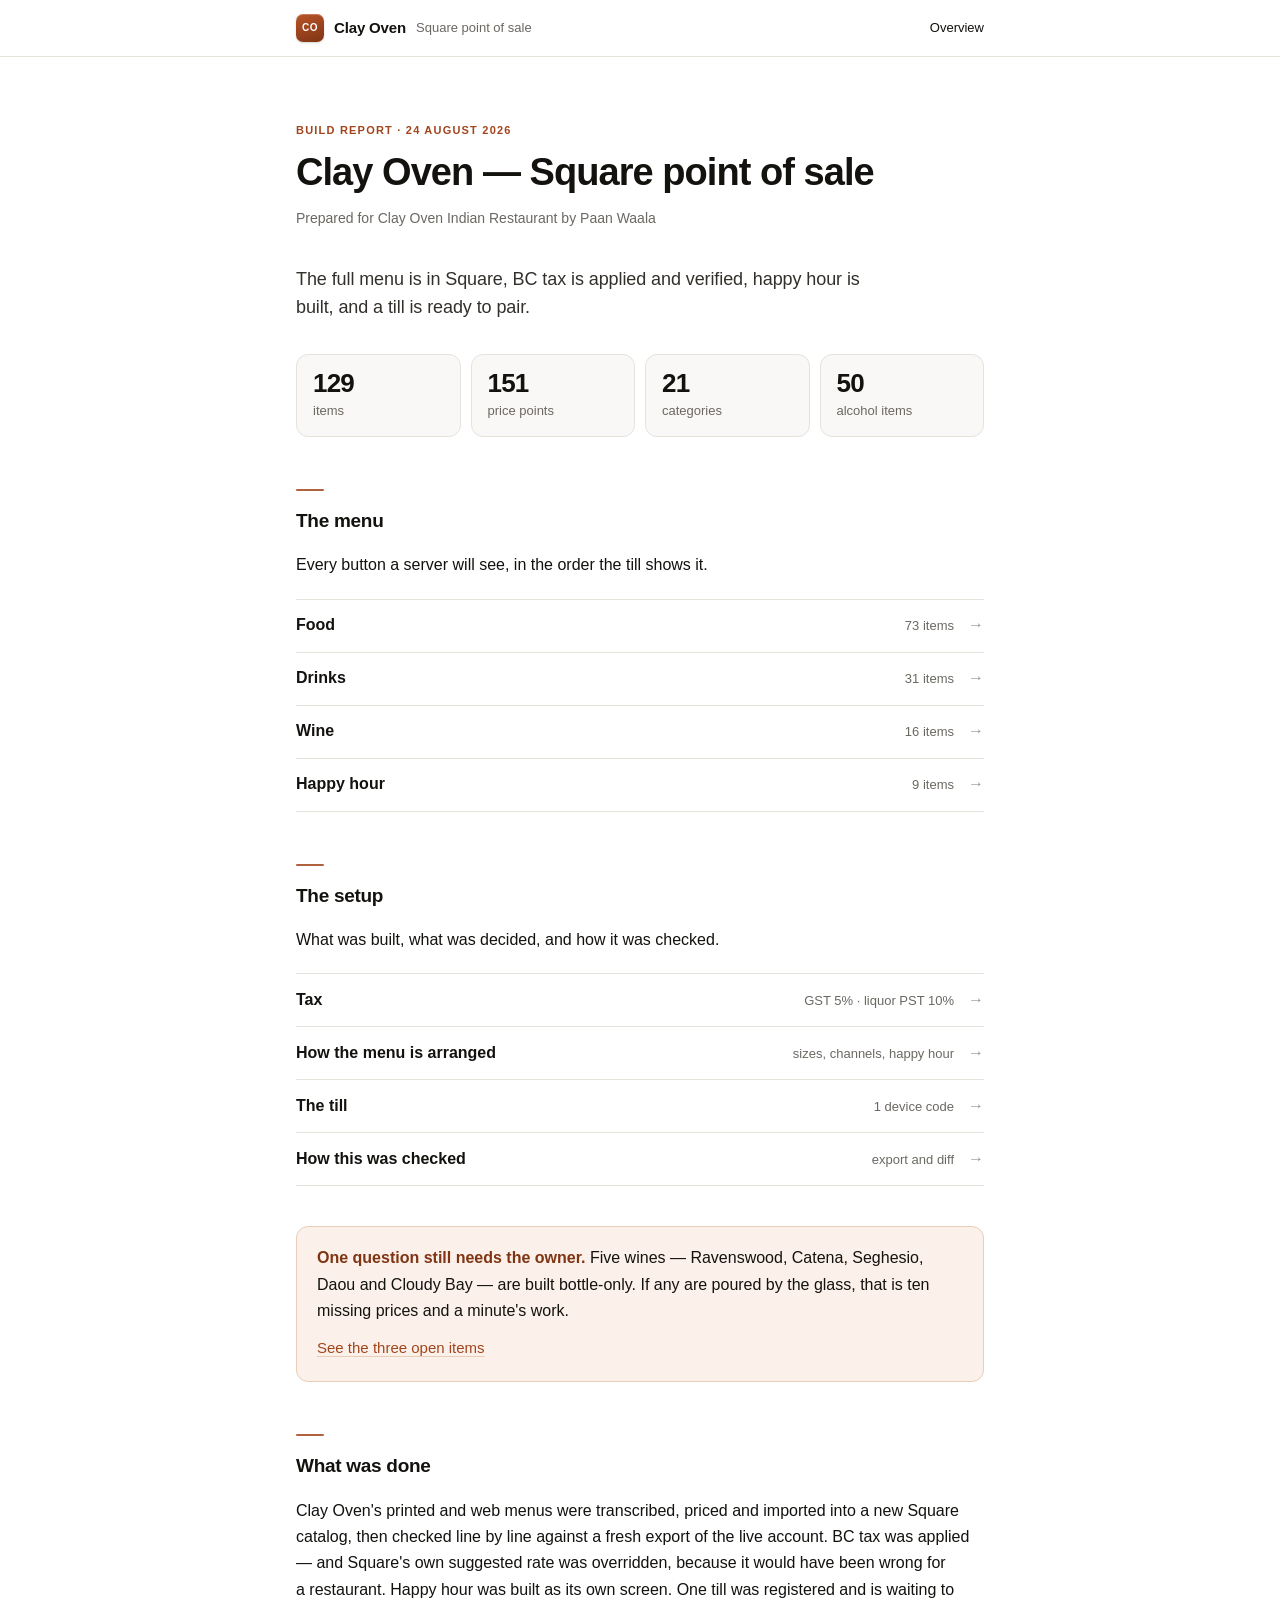
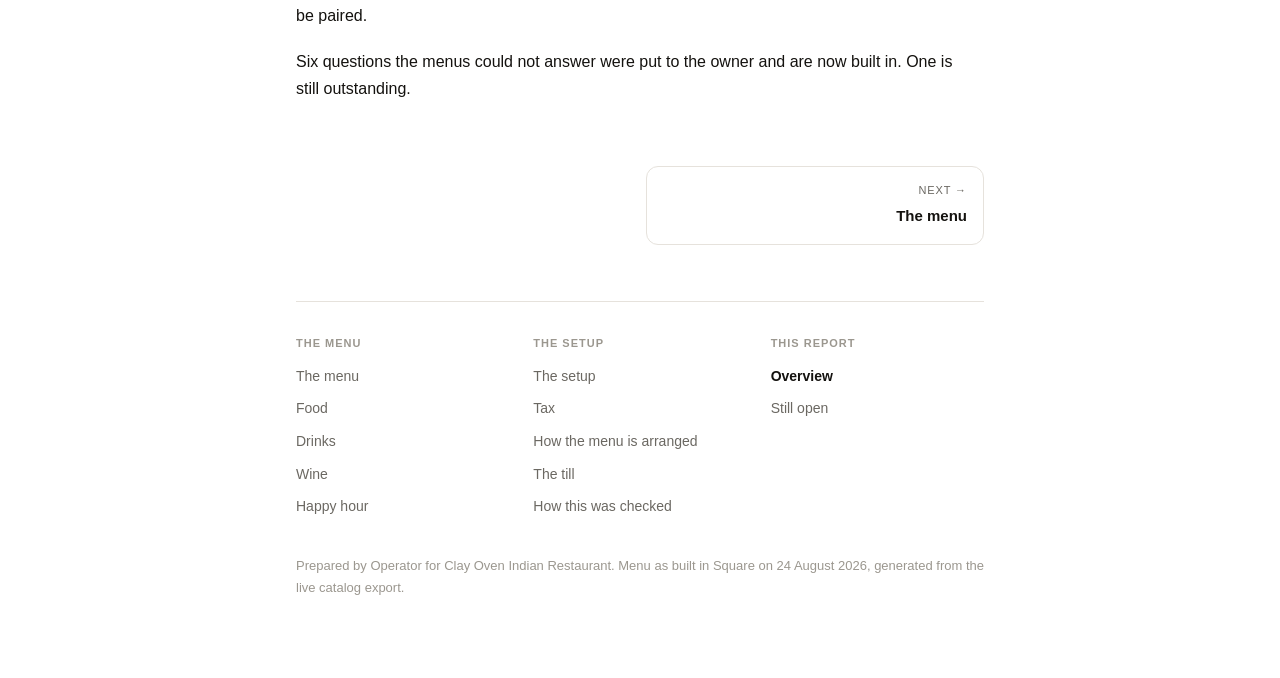
==== commit cfa22347: "Redesign: obvious link affordances, stat tiles, pager and site nav Links now read as links (accent, " ====
--- a/index.html
+++ b/index.html
@@ -2,18 +2,27 @@
 <html lang="en">
 <head>
 <meta charset="utf-8">
-<meta name="viewport" content="width=device-width, initial-scale=1">
+<meta name="viewport" content="width=device-width, initial-scale=1, viewport-fit=cover">
 <meta name="robots" content="noindex, nofollow">
+<meta name="color-scheme" content="light">
+<meta name="theme-color" content="#ffffff">
 <title>Clay Oven — Square point of sale</title>
-<link rel="stylesheet" href="style.css">
+<link rel="stylesheet" href="style.css?v=2">
 </head>
 <body>
+<a class="skip" href="#content">Skip to content</a>
 <header>
-  <nav><span class="here">Clay Oven — Square</span></nav>
+  <div class="bar">
+    <a class="brand" href="./"><span class="mark" aria-hidden="true">CO</span><span class="wordmark">Clay Oven</span><span class="sub">Square point of sale</span></a>
+    <nav class="crumbs" aria-label="Breadcrumb"><span class="here" aria-current="page">Overview</span></nav>
+  </div>
 </header>
-<main>
-  <h1>Clay Oven — Square point of sale</h1>
-  <p class="meta">Built 24 August 2026 · Paan Waala</p>
+<main id="content">
+  <div class="pagehead">
+    <p class="kicker">Build report · 24 August 2026</p>
+    <h1>Clay Oven — Square point of sale</h1>
+    <p class="meta">Prepared for Clay Oven Indian Restaurant by Paan Waala</p>
+  </div>
   <p class="lede">The full menu is in Square, BC tax is applied and verified, happy hour is built, and a till is ready to pair.</p>
 
   <div class="figures">
@@ -24,29 +33,71 @@
   </div>
 
   <h2>The menu</h2>
+
+  <p>Every button a server will see, in the order the till shows it.</p>
   <ul class="index">
-    <li><a href="menu/food/">Food</a><span>73 items</span></li>
-    <li><a href="menu/drinks/">Drinks</a><span>31 items</span></li>
-    <li><a href="menu/wine/">Wine</a><span>16 items</span></li>
-    <li><a href="menu/happy-hour/">Happy hour</a><span>9 items</span></li>
+    <li><a href="menu/food/"><span class="label">Food</span><span class="detail">73 items</span><span class="chev" aria-hidden="true">→</span></a></li>
+    <li><a href="menu/drinks/"><span class="label">Drinks</span><span class="detail">31 items</span><span class="chev" aria-hidden="true">→</span></a></li>
+    <li><a href="menu/wine/"><span class="label">Wine</span><span class="detail">16 items</span><span class="chev" aria-hidden="true">→</span></a></li>
+    <li><a href="menu/happy-hour/"><span class="label">Happy hour</span><span class="detail">9 items</span><span class="chev" aria-hidden="true">→</span></a></li>
   </ul>
 
   <h2>The setup</h2>
+
+  <p>What was built, what was decided, and how it was checked.</p>
   <ul class="index">
-    <li><a href="setup/tax/">Tax</a><span>GST 5% · liquor PST 10%</span></li>
-    <li><a href="setup/menu/">How the menu is arranged</a><span>sizes, channels, happy hour</span></li>
-    <li><a href="setup/till/">The till</a><span>1 device code</span></li>
-    <li><a href="setup/verification/">How this was checked</a><span>export and diff</span></li>
-    <li><a href="open/">Still open</a><span>3 items</span></li>
+    <li><a href="setup/tax/"><span class="label">Tax</span><span class="detail">GST 5% · liquor PST 10%</span><span class="chev" aria-hidden="true">→</span></a></li>
+    <li><a href="setup/menu/"><span class="label">How the menu is arranged</span><span class="detail">sizes, channels, happy hour</span><span class="chev" aria-hidden="true">→</span></a></li>
+    <li><a href="setup/till/"><span class="label">The till</span><span class="detail">1 device code</span><span class="chev" aria-hidden="true">→</span></a></li>
+    <li><a href="setup/verification/"><span class="label">How this was checked</span><span class="detail">export and diff</span><span class="chev" aria-hidden="true">→</span></a></li>
   </ul>
+
+  <aside class="callout">
+    <p><b>One question still needs the owner.</b> Five wines — Ravenswood, Catena, Seghesio, Daou and Cloudy Bay — are built bottle-only. If any are poured by the glass, that is ten missing prices and a minute's work.</p>
+    <p class="cta"><a href="open/">See the three open items</a></p>
+  </aside>
 
   <h2>What was done</h2>
 
   <p>Clay Oven's printed and web menus were transcribed, priced and imported into a new Square catalog, then checked line by line against a fresh export of the live account. BC tax was applied — and Square's own suggested rate was overridden, because it would have been wrong for a restaurant. Happy hour was built as its own screen. One till was registered and is waiting to be paired.</p>
 
   <p>Six questions the menus could not answer were put to the owner and are now built in. One is still outstanding.</p>
-  <hr>
-  <footer>Prepared by Operator for Clay Oven Indian Restaurant. Menu as built in Square on 24 August 2026.</footer>
+  <nav class="pager" aria-label="Previous and next page">
+    <span class="empty"></span>
+    <a class="to-next" href="menu/"><span class="dir">Next →</span><span class="to">The menu</span></a>
+  </nav>
+  <footer class="siteend">
+  <nav class="sitenav" aria-label="All pages">
+    <div>
+      <h3>The menu</h3>
+      <ul class="pages">
+        <li><a href="menu/">The menu</a></li>
+        <li><a href="menu/food/">Food</a></li>
+        <li><a href="menu/drinks/">Drinks</a></li>
+        <li><a href="menu/wine/">Wine</a></li>
+        <li><a href="menu/happy-hour/">Happy hour</a></li>
+      </ul>
+    </div>
+    <div>
+      <h3>The setup</h3>
+      <ul class="pages">
+        <li><a href="setup/">The setup</a></li>
+        <li><a href="setup/tax/">Tax</a></li>
+        <li><a href="setup/menu/">How the menu is arranged</a></li>
+        <li><a href="setup/till/">The till</a></li>
+        <li><a href="setup/verification/">How this was checked</a></li>
+      </ul>
+    </div>
+    <div>
+      <h3>This report</h3>
+      <ul class="pages">
+        <li><a href="" aria-current="page">Overview</a></li>
+        <li><a href="open/">Still open</a></li>
+      </ul>
+    </div>
+  </nav>
+    <p class="colophon">Prepared by Operator for Clay Oven Indian Restaurant. Menu as built in Square on 24 August 2026, generated from the live catalog export.</p>
+  </footer>
 </main>
 </body>
 </html>
--- a/style.css
+++ b/style.css
@@ -1,106 +1,300 @@
 :root {
   --bg: #ffffff;
-  --fg: #0a0a0a;
-  --muted: #737373;
-  --faint: #a3a3a3;
-  --line: #eaeaea;
-  --soft: #fafafa;
-  --accent: #b45309;
+  --paper: #faf8f6;
+  --fg: #14120f;
+  --muted: #6b6862;
+  --faint: #9b978f;
+  --line: #e6e2dc;
+  --line-soft: #f0ece6;
+  --accent: #a2451c;
+  --accent-ink: #7f3413;
+  --accent-soft: #fbf1ea;
+  --accent-line: #e8cdb9;
+  --radius: 12px;
+  --wrap: 46rem;
+  --pad: 1.5rem;
 }
 * { box-sizing: border-box; }
-html { -webkit-text-size-adjust: 100%; }
+html {
+  -webkit-text-size-adjust: 100%;
+  color-scheme: light;
+  scroll-behavior: smooth;
+}
 body {
   margin: 0;
   background: var(--bg);
   color: var(--fg);
-  font: 16px/1.65 ui-sans-serif, -apple-system, "Segoe UI", Roboto, Helvetica, Arial, sans-serif;
+  font: 16px/1.65 ui-sans-serif, -apple-system, BlinkMacSystemFont, "Segoe UI", Roboto, Helvetica, Arial, sans-serif;
   -webkit-font-smoothing: antialiased;
+  text-rendering: optimizeLegibility;
+  touch-action: manipulation;
+}
+
+/* ------------------------------------------------------------------ chrome */
+
+.skip {
+  position: absolute;
+  left: -9999px;
+}
+.skip:focus {
+  position: fixed;
+  left: 0.75rem;
+  top: 0.75rem;
+  z-index: 20;
+  background: var(--fg);
+  color: #fff;
+  padding: 0.6rem 0.9rem;
+  border-radius: 8px;
+  font-size: 0.875rem;
+  text-decoration: none;
 }
 header {
+  position: sticky;
+  top: 0;
+  z-index: 10;
+  background: rgba(255, 255, 255, 0.88);
+  backdrop-filter: saturate(180%) blur(10px);
+  -webkit-backdrop-filter: saturate(180%) blur(10px);
   border-bottom: 1px solid var(--line);
-  background: var(--bg);
-}
-header nav {
-  max-width: 44rem;
+}
+header .bar {
+  max-width: var(--wrap);
   margin: 0 auto;
-  padding: 1.125rem 1.5rem;
+  padding: 0.75rem max(var(--pad), env(safe-area-inset-right)) 0.75rem max(var(--pad), env(safe-area-inset-left));
+  display: flex;
+  align-items: center;
+  gap: 0.875rem;
+  min-height: 3.5rem;
+}
+.brand {
+  display: flex;
+  align-items: center;
+  gap: 0.625rem;
+  text-decoration: none;
+  color: var(--fg);
+  border-radius: 8px;
+}
+.brand .mark {
+  display: grid;
+  place-items: center;
+  width: 1.75rem;
+  height: 1.75rem;
+  flex: none;
+  border-radius: 7px;
+  background: linear-gradient(160deg, #b9552a, var(--accent-ink));
+  box-shadow: inset 0 1px 0 rgba(255, 255, 255, 0.25), 0 1px 2px rgba(20, 18, 15, 0.18);
+  color: #fff;
+  font-size: 0.625rem;
+  font-weight: 700;
+  letter-spacing: 0.04em;
+}
+.brand .wordmark { font-size: 0.9375rem; font-weight: 600; letter-spacing: -0.01em; white-space: nowrap; }
+.brand .sub { color: var(--muted); font-size: 0.8125rem; white-space: nowrap; }
+.brand:hover .wordmark { color: var(--accent); }
+.crumbs {
+  margin-left: auto;
   font-size: 0.8125rem;
   color: var(--muted);
-}
-header nav a { color: var(--muted); border: 0; }
-header nav a:hover { color: var(--fg); }
-header nav a:last-child { color: var(--fg); }
-header .here { color: var(--fg); }
+  white-space: nowrap;
+  overflow: hidden;
+  text-overflow: ellipsis;
+}
+.crumbs a { color: var(--muted); text-decoration: none; }
+.crumbs a:hover { color: var(--accent); text-decoration: underline; text-underline-offset: 3px; }
+.crumbs .here { color: var(--fg); }
+.crumbs .slash { color: var(--faint); margin: 0 0.4rem; }
+
 main {
-  max-width: 44rem;
+  max-width: var(--wrap);
   margin: 0 auto;
-  padding: 5rem 1.5rem 8rem;
+  padding: 4rem max(var(--pad), env(safe-area-inset-right)) 5rem max(var(--pad), env(safe-area-inset-left));
+}
+
+/* -------------------------------------------------------------- typography */
+
+.pagehead { margin: 0 0 2.25rem; }
+.kicker {
+  margin: 0 0 0.75rem;
+  font-size: 0.6875rem;
+  font-weight: 650;
+  letter-spacing: 0.11em;
+  text-transform: uppercase;
+  color: var(--accent);
 }
 h1 {
-  font-size: 1.75rem;
-  line-height: 1.25;
-  letter-spacing: -0.02em;
-  font-weight: 600;
-  margin: 0 0 2.5rem;
-}
+  font-size: clamp(1.75rem, 1.35rem + 1.7vw, 2.375rem);
+  line-height: 1.15;
+  letter-spacing: -0.025em;
+  font-weight: 650;
+  margin: 0;
+  text-wrap: balance;
+}
+.pagehead .meta { margin: 0.75rem 0 0; }
 h2 {
-  font-size: 1.25rem;
+  font-size: 1.1875rem;
   letter-spacing: -0.015em;
-  font-weight: 600;
-  margin: 4rem 0 1.25rem;
-}
-h1 + .meta { margin: -2rem 0 2.5rem; }
-p { margin: 0 0 1.25rem; }
-a { color: inherit; text-decoration: none; border-bottom: 1px solid var(--line); }
-a:hover { border-color: var(--muted); }
+  font-weight: 650;
+  margin: 3.25rem 0 1rem;
+  scroll-margin-top: 5.5rem;
+  text-wrap: balance;
+}
+h2::before {
+  content: "";
+  display: block;
+  width: 1.75rem;
+  height: 2px;
+  border-radius: 2px;
+  background: var(--accent);
+  opacity: 0.85;
+  margin-bottom: 0.875rem;
+}
+h2.cat::before { display: none; }
+p { margin: 0 0 1.25rem; text-wrap: pretty; }
 .meta { color: var(--muted); font-size: 0.875rem; }
-.lede { font-size: 1.0625rem; max-width: 38rem; }
-.sep { color: var(--faint); margin: 0 0.5rem; }
+.lede {
+  font-size: 1.125rem;
+  line-height: 1.55;
+  letter-spacing: -0.005em;
+  color: #33302b;
+  max-width: 36rem;
+  margin-bottom: 2rem;
+}
+.sep { color: var(--faint); margin: 0 0.4rem; }
+
+/* Inline links read as links: accent, underlined, offset. */
+main p a, main li a, main td a, main blockquote a {
+  color: var(--accent);
+  text-decoration: underline;
+  text-decoration-thickness: 1px;
+  text-underline-offset: 0.18em;
+  text-decoration-color: var(--accent-line);
+  border-radius: 3px;
+}
+main p a:hover, main li a:hover, main td a:hover {
+  color: var(--accent-ink);
+  text-decoration-color: currentColor;
+}
+a:focus-visible, button:focus-visible, [tabindex]:focus-visible {
+  outline: 2px solid var(--accent);
+  outline-offset: 3px;
+  border-radius: 4px;
+}
+
+/* ------------------------------------------------------------ stat tiles */
+
 .figures {
   display: grid;
   grid-template-columns: repeat(4, minmax(0, 1fr));
-  gap: 2rem 1.5rem;
-  margin: 3rem 0 0;
-  padding: 2rem 0;
-  border-top: 1px solid var(--line);
-  border-bottom: 1px solid var(--line);
+  gap: 0.625rem;
+  margin: 0 0 1rem;
+  padding: 0;
+  list-style: none;
+}
+.figures div {
+  background: var(--paper);
+  border: 1px solid var(--line);
+  border-radius: var(--radius);
+  padding: 0.875rem 1rem 1rem;
+  min-width: 0;
 }
 .figures b {
   display: block;
-  font-size: 1.5rem;
-  font-weight: 600;
-  letter-spacing: -0.02em;
+  font-size: 1.625rem;
+  line-height: 1.1;
+  font-weight: 650;
+  letter-spacing: -0.03em;
   font-variant-numeric: tabular-nums;
 }
 .figures span {
   display: block;
   color: var(--muted);
   font-size: 0.8125rem;
-  margin-top: 0.25rem;
-}
+  line-height: 1.3;
+  margin-top: 0.35rem;
+}
+
+/* ------------------------------------------------------------ index rows */
+
 ul.index {
   list-style: none;
-  margin: 0 0 1.25rem;
+  margin: 1.25rem 0 1.75rem;
   padding: 0;
   border-top: 1px solid var(--line);
 }
 ul.index li {
-  display: flex;
-  justify-content: space-between;
-  align-items: baseline;
-  gap: 1rem;
-  border-bottom: 1px solid var(--line);
   margin: 0;
   padding: 0;
+  border-bottom: 1px solid var(--line);
 }
 ul.index li a {
-  flex: 1;
-  border: 0;
-  padding: 0.875rem 0;
-  font-weight: 500;
-}
-ul.index li a:hover { color: var(--accent); }
-ul.index li span { color: var(--muted); font-size: 0.8125rem; }
+  display: flex;
+  align-items: center;
+  gap: 0.875rem;
+  min-height: 3.25rem;
+  padding: 0.75rem;
+  margin: 0 -0.75rem;
+  border-radius: 10px;
+  color: var(--fg);
+  text-decoration: none;
+  font-weight: 550;
+  transition: background-color 0.15s ease, color 0.15s ease;
+}
+ul.index li a:hover { background: var(--paper); color: var(--accent); }
+ul.index .label { min-width: 0; }
+ul.index .detail {
+  margin-left: auto;
+  color: var(--muted);
+  font-size: 0.8125rem;
+  font-weight: 400;
+  font-variant-numeric: tabular-nums;
+  text-align: right;
+}
+ul.index .chev {
+  flex: none;
+  color: var(--faint);
+  transition: transform 0.15s ease, color 0.15s ease;
+}
+ul.index li a:hover .chev { color: var(--accent); transform: translateX(3px); }
+
+/* --------------------------------------------------------- category jump */
+
+.jump {
+  display: flex;
+  flex-wrap: wrap;
+  gap: 0.5rem;
+  margin: 0 0 2.5rem;
+  padding: 0;
+}
+.jump a {
+  display: inline-flex;
+  align-items: center;
+  min-height: 2.25rem;
+  padding: 0 0.75rem;
+  border: 1px solid var(--line);
+  border-radius: 999px;
+  background: #fff;
+  color: var(--muted);
+  font-size: 0.8125rem;
+  text-decoration: none;
+  transition: background-color 0.15s ease, color 0.15s ease, border-color 0.15s ease;
+}
+.jump a:hover { background: var(--accent-soft); border-color: var(--accent-line); color: var(--accent); }
+
+/* ------------------------------------------------------------- callout */
+
+.callout {
+  background: var(--accent-soft);
+  border: 1px solid var(--accent-line);
+  border-radius: var(--radius);
+  padding: 1.125rem 1.25rem 1.25rem;
+  margin: 2.5rem 0 0;
+}
+.callout p { margin: 0; }
+.callout b { color: var(--accent-ink); }
+.callout .cta { margin-top: 0.75rem; font-size: 0.9375rem; }
+
+/* -------------------------------------------------------------- tables */
+
 table {
   width: 100%;
   border-collapse: collapse;
@@ -109,43 +303,73 @@
 }
 th {
   text-align: left;
-  font-weight: 500;
-  color: var(--muted);
-  font-size: 0.8125rem;
+  font-weight: 600;
+  color: var(--muted);
+  font-size: 0.75rem;
+  letter-spacing: 0.06em;
+  text-transform: uppercase;
   padding: 0 1rem 0.625rem 0;
   border-bottom: 1px solid var(--line);
 }
 td {
   padding: 0.75rem 1rem 0.75rem 0;
+  border-bottom: 1px solid var(--line-soft);
+  vertical-align: top;
+}
+th:last-child, td:last-child { padding-right: 0; }
+td.num { font-variant-numeric: tabular-nums; }
+h2.cat {
+  display: flex;
+  align-items: baseline;
+  gap: 0.75rem;
+  margin-top: 2.75rem;
+  font-size: 1.0625rem;
+  padding-bottom: 0.5rem;
   border-bottom: 1px solid var(--line);
-  vertical-align: top;
-}
-th:last-child, td:last-child { padding-right: 0; }
-td.num { font-variant-numeric: tabular-nums; white-space: nowrap; }
+}
+h2.cat .count {
+  margin-left: auto;
+  font-size: 0.6875rem;
+  font-weight: 600;
+  letter-spacing: 0.07em;
+  text-transform: uppercase;
+  color: var(--faint);
+  white-space: nowrap;
+}
+table.menu { margin-top: 0.25rem; }
 table.menu td { padding: 0.8125rem 1rem 0.8125rem 0; }
-table.menu td.num { text-align: right; }
+table.menu td.num {
+  text-align: right;
+  font-weight: 550;
+  width: 1%;
+}
+table.menu .pp { white-space: nowrap; }
 table.menu .note {
   display: block;
   color: var(--muted);
   font-size: 0.8125rem;
-  margin-top: 0.15rem;
-}
-table.menu .size { color: var(--muted); font-size: 0.8125rem; }
-ul { margin: 0 0 1.25rem; padding-left: 1.1rem; }
-li { margin-bottom: 0.5rem; }
-li::marker { color: var(--muted); }
+  line-height: 1.45;
+  margin-top: 0.2rem;
+}
+table.menu .size { color: var(--muted); font-size: 0.8125rem; font-weight: 400; }
+
+/* ---------------------------------------------------- lists and blocks */
+
+main ul:not(.index):not(.jump):not(.pages) { margin: 0 0 1.25rem; padding-left: 1.1rem; }
+main ul:not(.index):not(.jump):not(.pages) li { margin-bottom: 0.5rem; }
+li::marker { color: var(--accent); }
 code {
   font-family: ui-monospace, SFMono-Regular, Menlo, Consolas, monospace;
   font-size: 0.875em;
-  background: var(--soft);
-  border: 1px solid var(--line);
-  border-radius: 4px;
+  background: var(--paper);
+  border: 1px solid var(--line);
+  border-radius: 5px;
   padding: 0.1em 0.35em;
 }
 pre {
-  background: var(--soft);
-  border: 1px solid var(--line);
-  border-radius: 8px;
+  background: var(--paper);
+  border: 1px solid var(--line);
+  border-radius: var(--radius);
   padding: 1.125rem 1.25rem;
   overflow-x: auto;
   font-family: ui-monospace, SFMono-Regular, Menlo, Consolas, monospace;
@@ -156,26 +380,162 @@
 pre code { background: none; border: 0; padding: 0; font-size: inherit; }
 blockquote {
   margin: 0 0 1.25rem;
-  padding-left: 1.125rem;
-  border-left: 2px solid var(--line);
-  color: var(--muted);
+  padding: 0.25rem 0 0.25rem 1.125rem;
+  border-left: 2px solid var(--accent-line);
+  color: var(--muted);
+  font-style: italic;
 }
 .tag {
   display: inline-block;
   font-size: 0.75rem;
-  padding: 0.1rem 0.5rem;
+  line-height: 1.5;
+  padding: 0.05rem 0.5rem;
   border-radius: 999px;
   border: 1px solid var(--line);
-  color: var(--muted);
-  vertical-align: 0.15em;
+  background: var(--paper);
+  color: var(--muted);
+  vertical-align: 0.1em;
   margin-left: 0.5rem;
   font-weight: 500;
-}
-.tag.open { color: var(--accent); border-color: #f0d5b4; }
-hr { border: 0; border-top: 1px solid var(--line); margin: 4rem 0 0; }
-footer { color: var(--muted); font-size: 0.8125rem; margin-top: 2rem; }
-@media (max-width: 640px) {
-  main { padding: 3rem 1.25rem 5rem; }
-  header nav { padding: 1rem 1.25rem; }
-  .figures { grid-template-columns: repeat(2, minmax(0, 1fr)); gap: 1.75rem 1.5rem; }
-}
+  font-style: normal;
+  white-space: nowrap;
+}
+.tag.open {
+  color: var(--accent-ink);
+  border-color: var(--accent-line);
+  background: var(--accent-soft);
+}
+.status {
+  display: flex;
+  align-items: center;
+  gap: 0.625rem;
+  border: 1px solid var(--line);
+  background: var(--paper);
+  border-radius: var(--radius);
+  padding: 0.75rem 1rem;
+  font-size: 0.9375rem;
+  font-weight: 550;
+}
+.status .dot {
+  width: 0.5rem;
+  height: 0.5rem;
+  border-radius: 50%;
+  flex: none;
+  background: #1a7f4b;
+  box-shadow: 0 0 0 3px rgba(26, 127, 75, 0.15);
+}
+
+/* --------------------------------------------------------------- pager */
+
+.pager {
+  display: grid;
+  grid-template-columns: 1fr 1fr;
+  gap: 0.75rem;
+  margin: 4rem 0 0;
+}
+.pager a {
+  display: block;
+  border: 1px solid var(--line);
+  border-radius: var(--radius);
+  padding: 0.875rem 1rem;
+  text-decoration: none;
+  color: var(--fg);
+  background: #fff;
+  transition: background-color 0.15s ease, border-color 0.15s ease;
+}
+.pager a:hover { background: var(--paper); border-color: var(--accent-line); }
+.pager .dir {
+  display: block;
+  font-size: 0.6875rem;
+  letter-spacing: 0.08em;
+  text-transform: uppercase;
+  color: var(--muted);
+  margin-bottom: 0.25rem;
+}
+.pager .to { font-size: 0.9375rem; font-weight: 550; }
+.pager a:hover .to { color: var(--accent); }
+.pager .to-next { text-align: right; }
+
+/* ------------------------------------------------------------- footer */
+
+.siteend {
+  margin-top: 3.5rem;
+  padding-top: 2rem;
+  border-top: 1px solid var(--line);
+}
+.sitenav {
+  display: grid;
+  grid-template-columns: repeat(auto-fit, minmax(10rem, 1fr));
+  gap: 1.75rem 1.5rem;
+  margin-bottom: 2rem;
+}
+.sitenav h3 {
+  margin: 0 0 0.5rem;
+  font-size: 0.6875rem;
+  font-weight: 650;
+  letter-spacing: 0.09em;
+  text-transform: uppercase;
+  color: var(--faint);
+}
+.sitenav ul { list-style: none; margin: 0; padding: 0; }
+.sitenav li { margin: 0; }
+.sitenav a {
+  display: block;
+  padding: 0.3rem 0;
+  font-size: 0.875rem;
+  color: var(--muted);
+  text-decoration: none;
+}
+.sitenav a:hover { color: var(--accent); text-decoration: underline; text-underline-offset: 3px; }
+.sitenav a[aria-current="page"] { color: var(--fg); font-weight: 550; }
+.colophon { color: var(--faint); font-size: 0.8125rem; margin: 0; }
+
+/* ------------------------------------------------------------ responsive */
+
+@media (max-width: 700px) {
+  main { padding-top: 2.75rem; padding-bottom: 3.5rem; }
+  :root { --pad: 1.125rem; }
+  .brand .sub { display: none; }
+  .crumbs { font-size: 0.75rem; }
+  .figures { grid-template-columns: repeat(2, minmax(0, 1fr)); }
+  .figures div { padding: 0.75rem 0.875rem 0.875rem; }
+  .figures b { font-size: 1.5rem; }
+  /* Row links stack: title and chevron on one line, the detail under it. */
+  ul.index li a { flex-wrap: wrap; gap: 0.5rem 0.875rem; }
+  ul.index .label { flex: 1 1 auto; }
+  ul.index .chev { order: 2; margin-left: auto; }
+  ul.index .detail {
+    order: 3;
+    flex: 1 0 100%;
+    margin: -0.15rem 0 0;
+    text-align: left;
+  }
+  .pager { grid-template-columns: 1fr; }
+  .pager .to-next { text-align: left; }
+  .pager .empty { display: none; }
+  /* Sizes stack cleanly instead of running off the side of the phone. */
+  table.menu td.num { text-align: right; }
+  table.menu td.num .sep { display: none; }
+  table.menu .pp { display: block; line-height: 1.5; }
+  h2 { margin-top: 2.75rem; }
+}
+@media (max-width: 380px) {
+  .figures { gap: 0.5rem; }
+  .figures b { font-size: 1.375rem; }
+}
+@media (prefers-reduced-motion: reduce) {
+  html { scroll-behavior: auto; }
+  * { transition: none !important; animation: none !important; }
+}
+
+/* ---------------------------------------------------------------- print */
+
+@media print {
+  header, .pager, .sitenav, .skip, .jump, .callout { display: none !important; }
+  main { max-width: none; padding: 0; }
+  a { color: inherit !important; text-decoration: none !important; }
+  h2 { break-after: avoid; }
+  h2::before { display: none; }
+  tr, .figures div { break-inside: avoid; }
+  .siteend { border-top: 1px solid #ccc; }
+}
